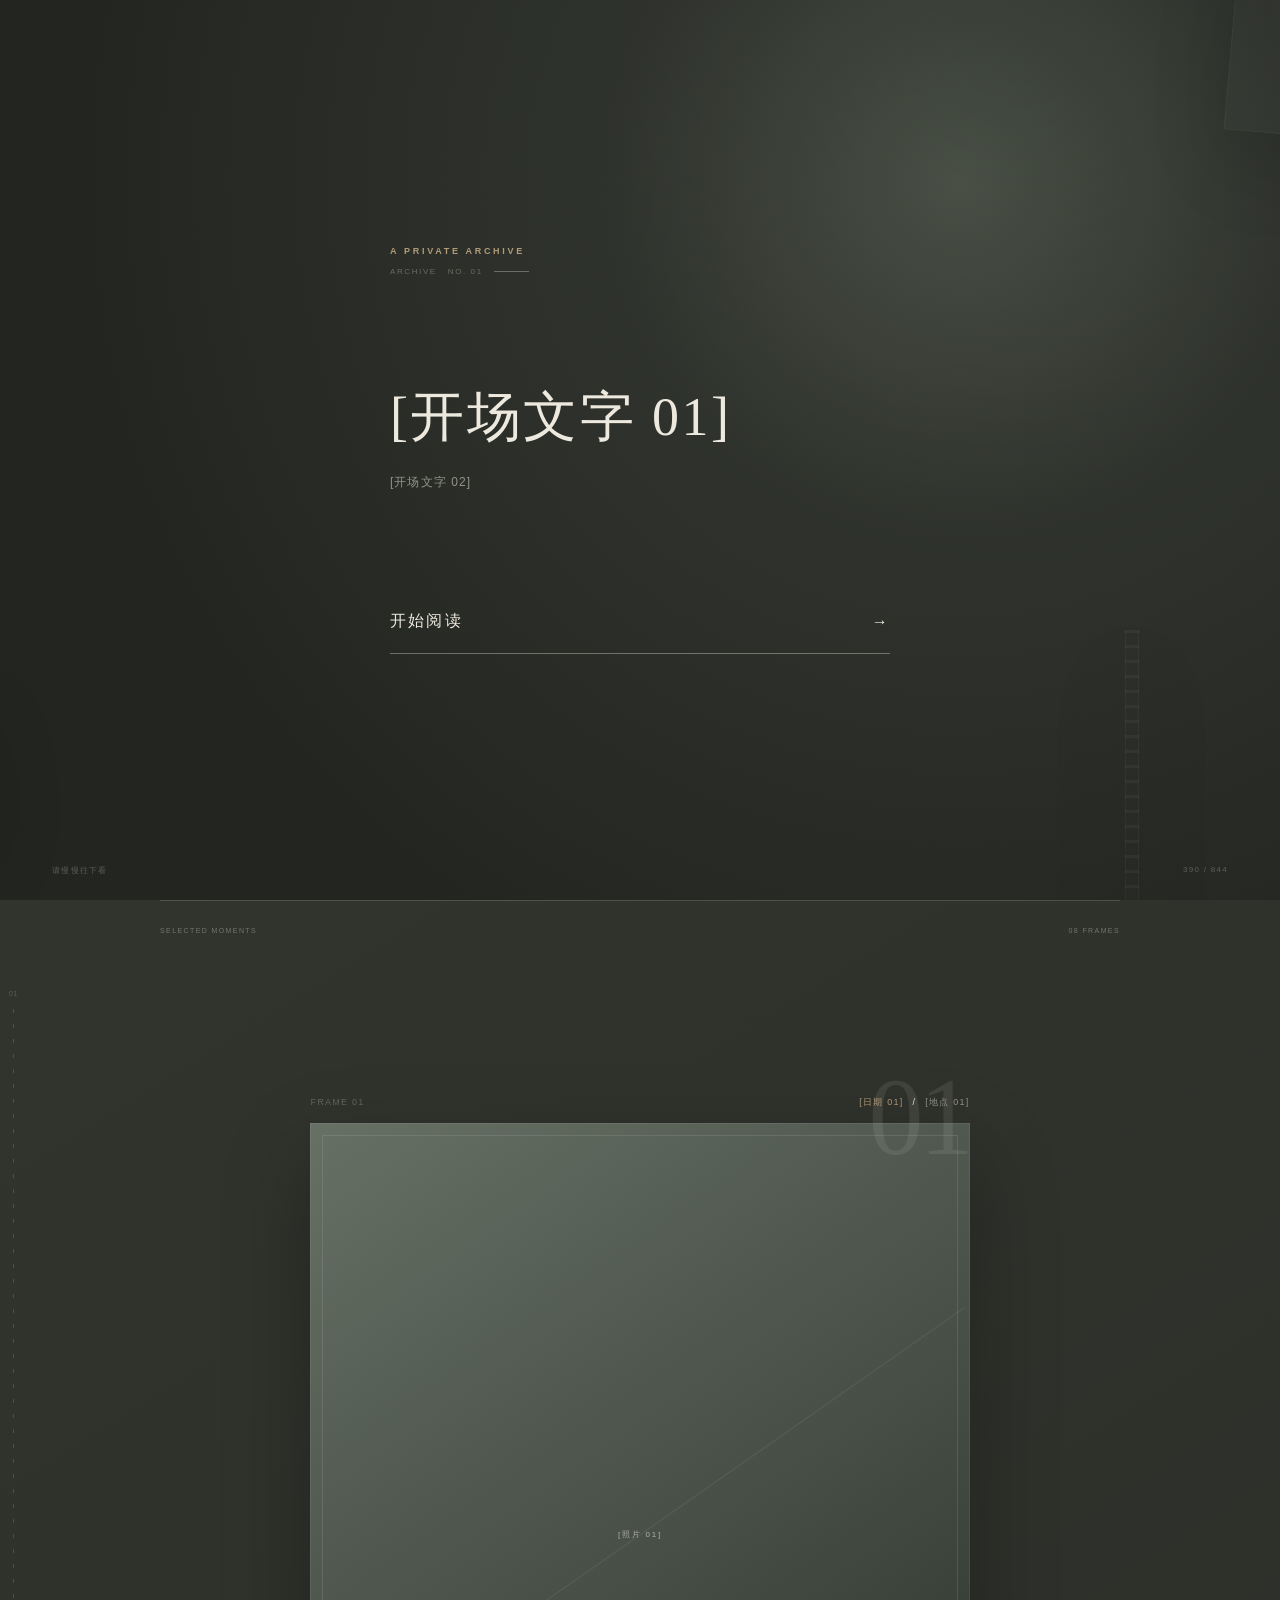
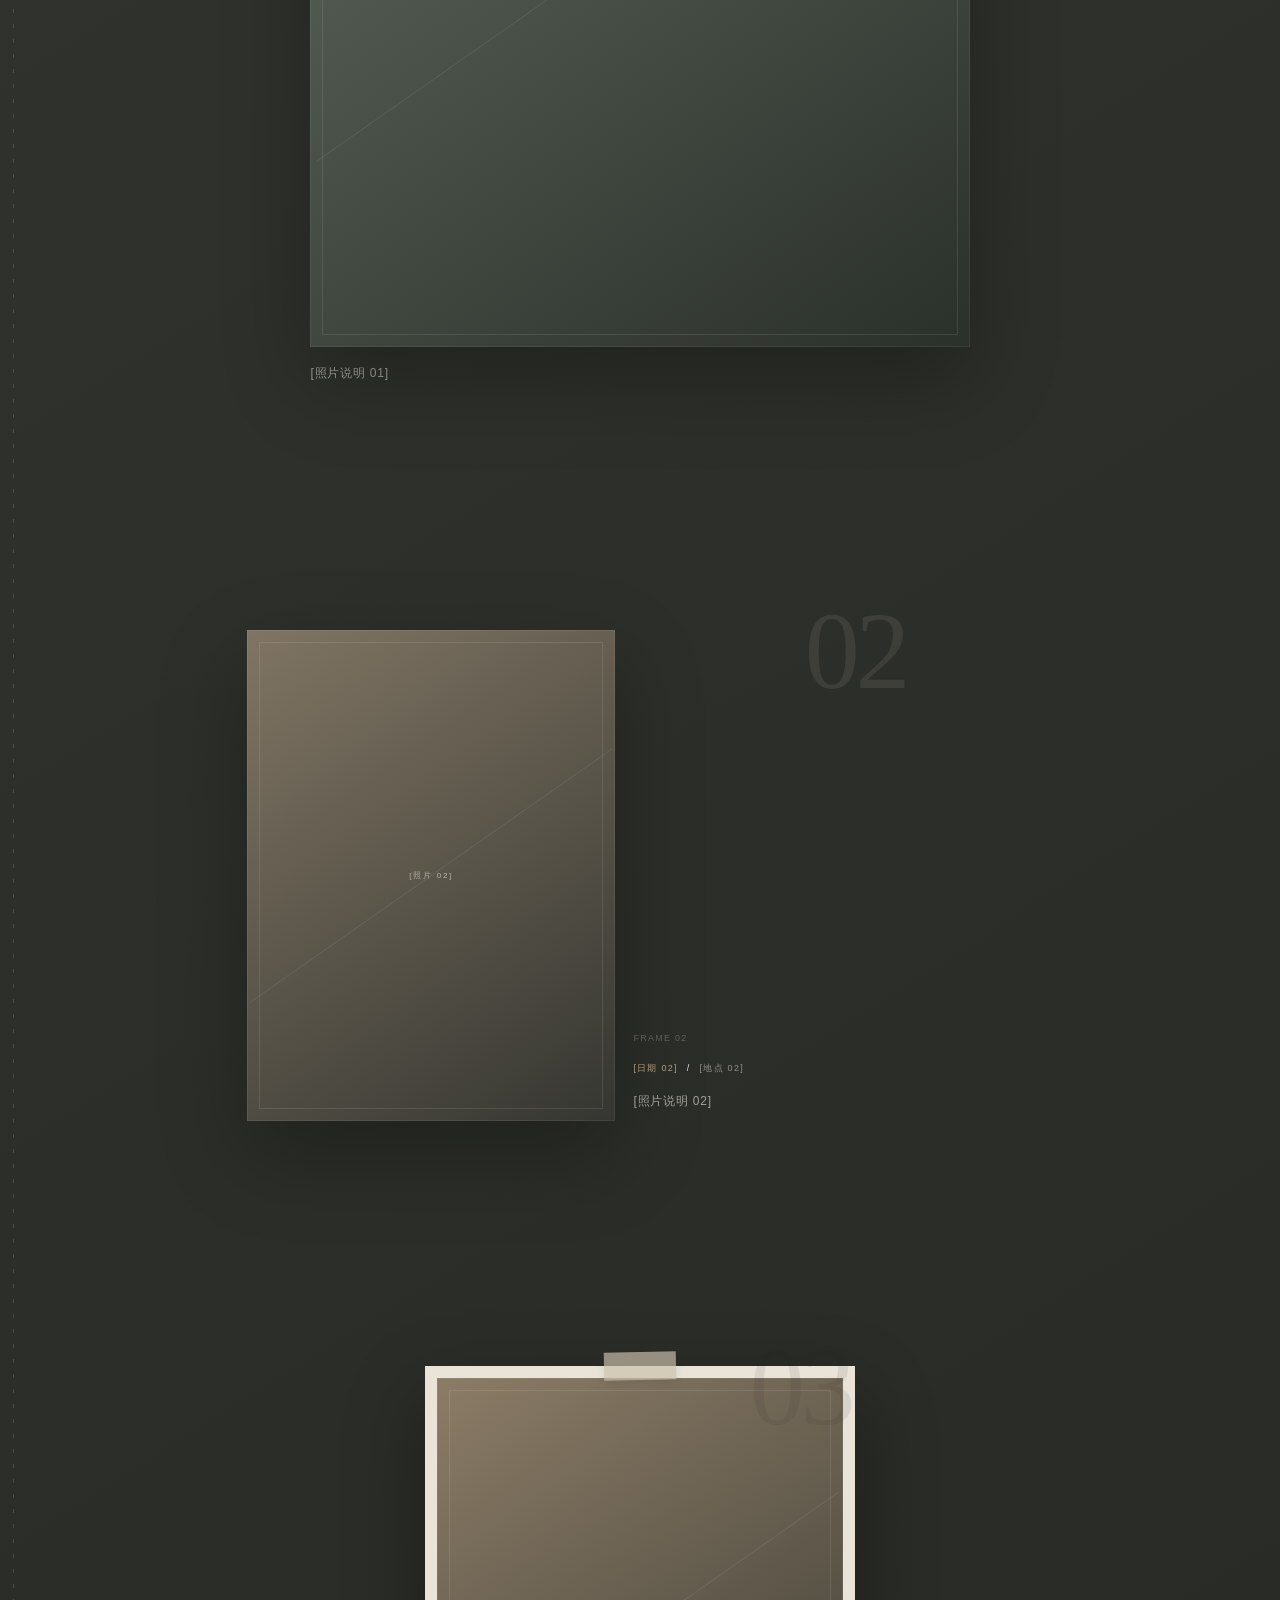
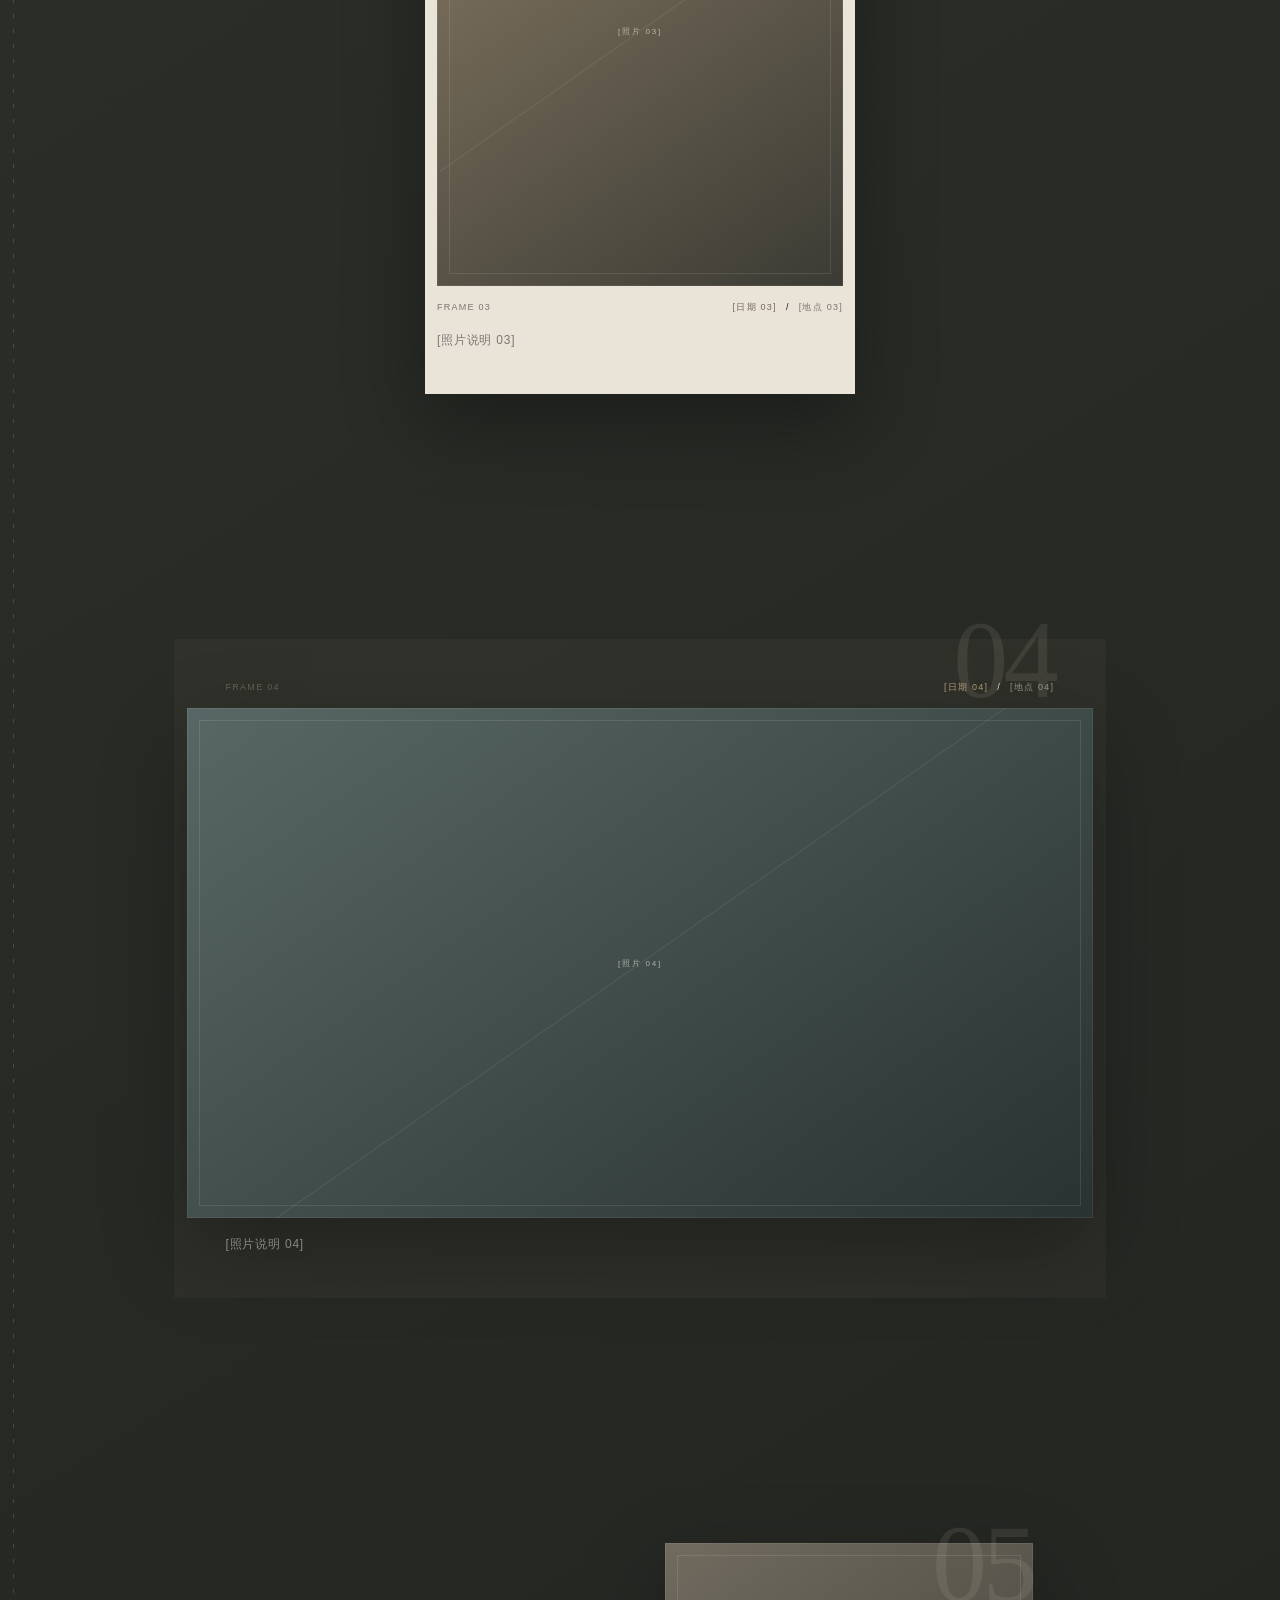
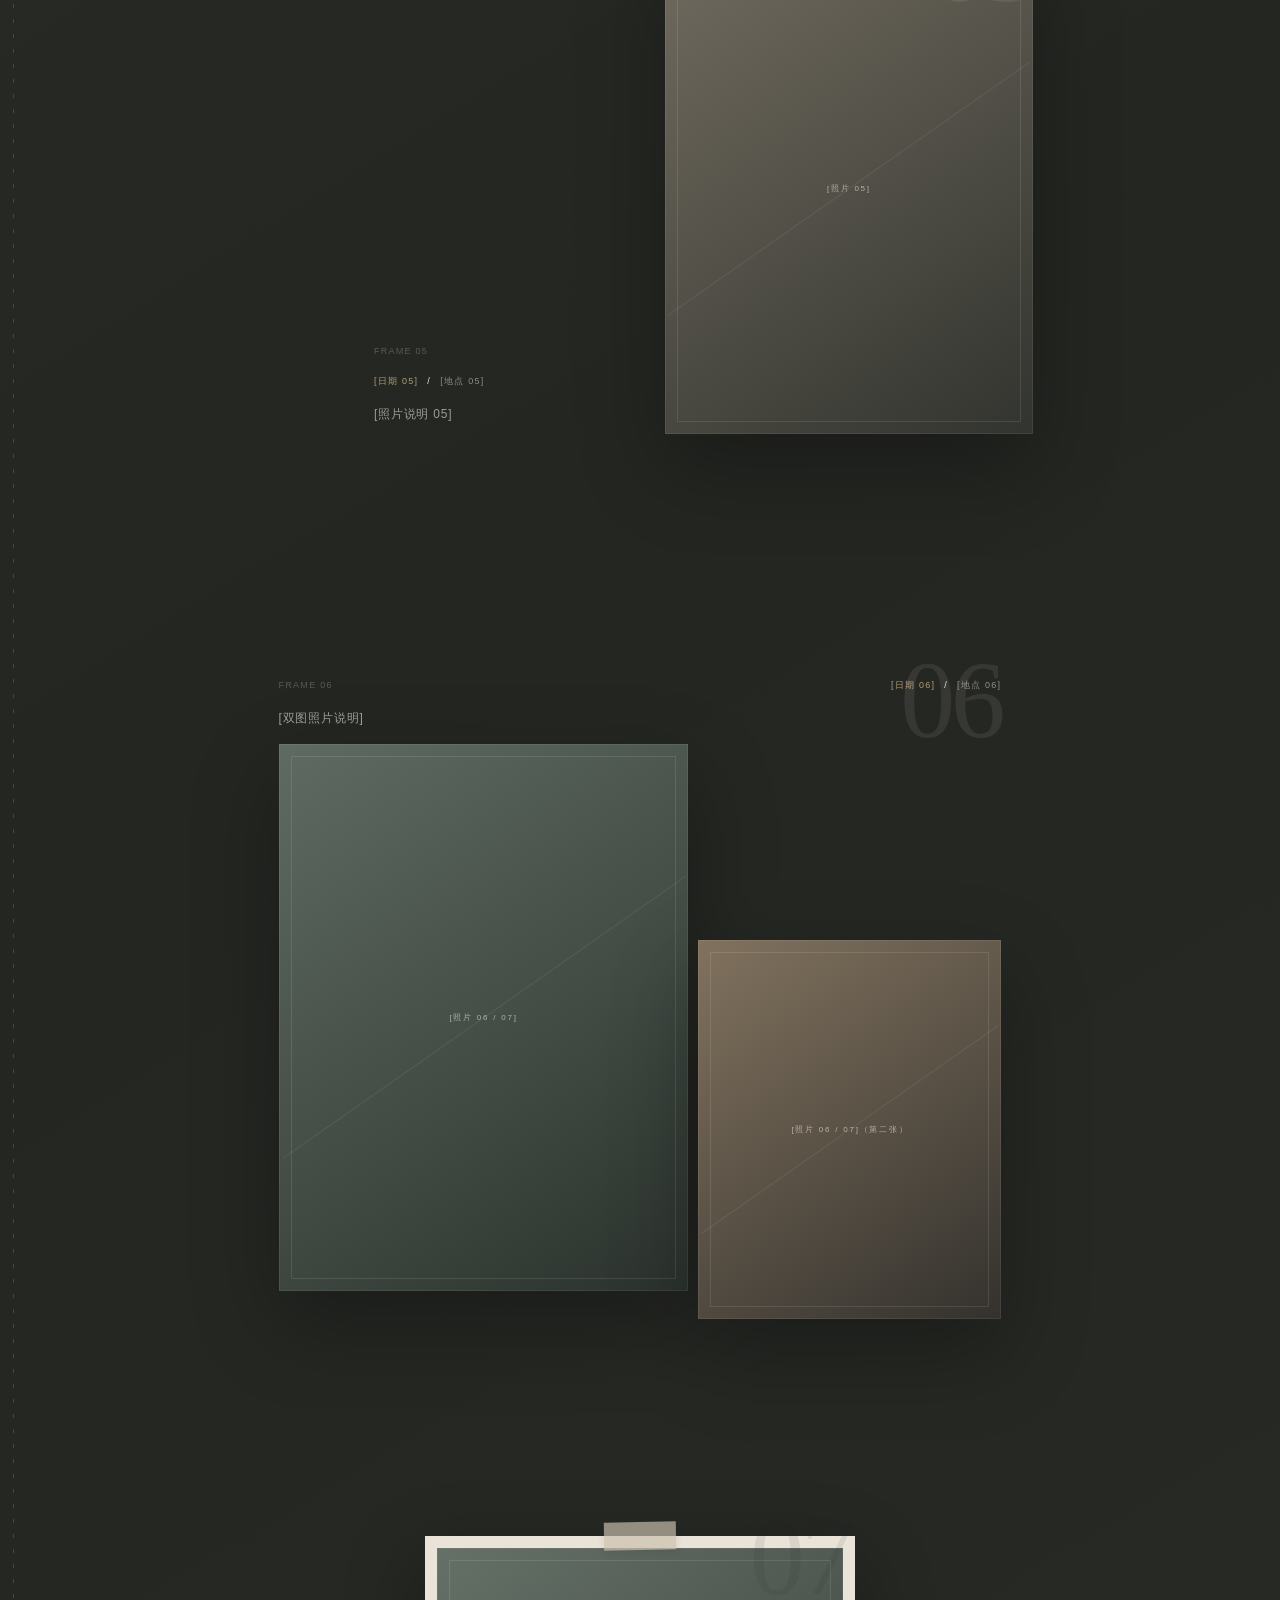
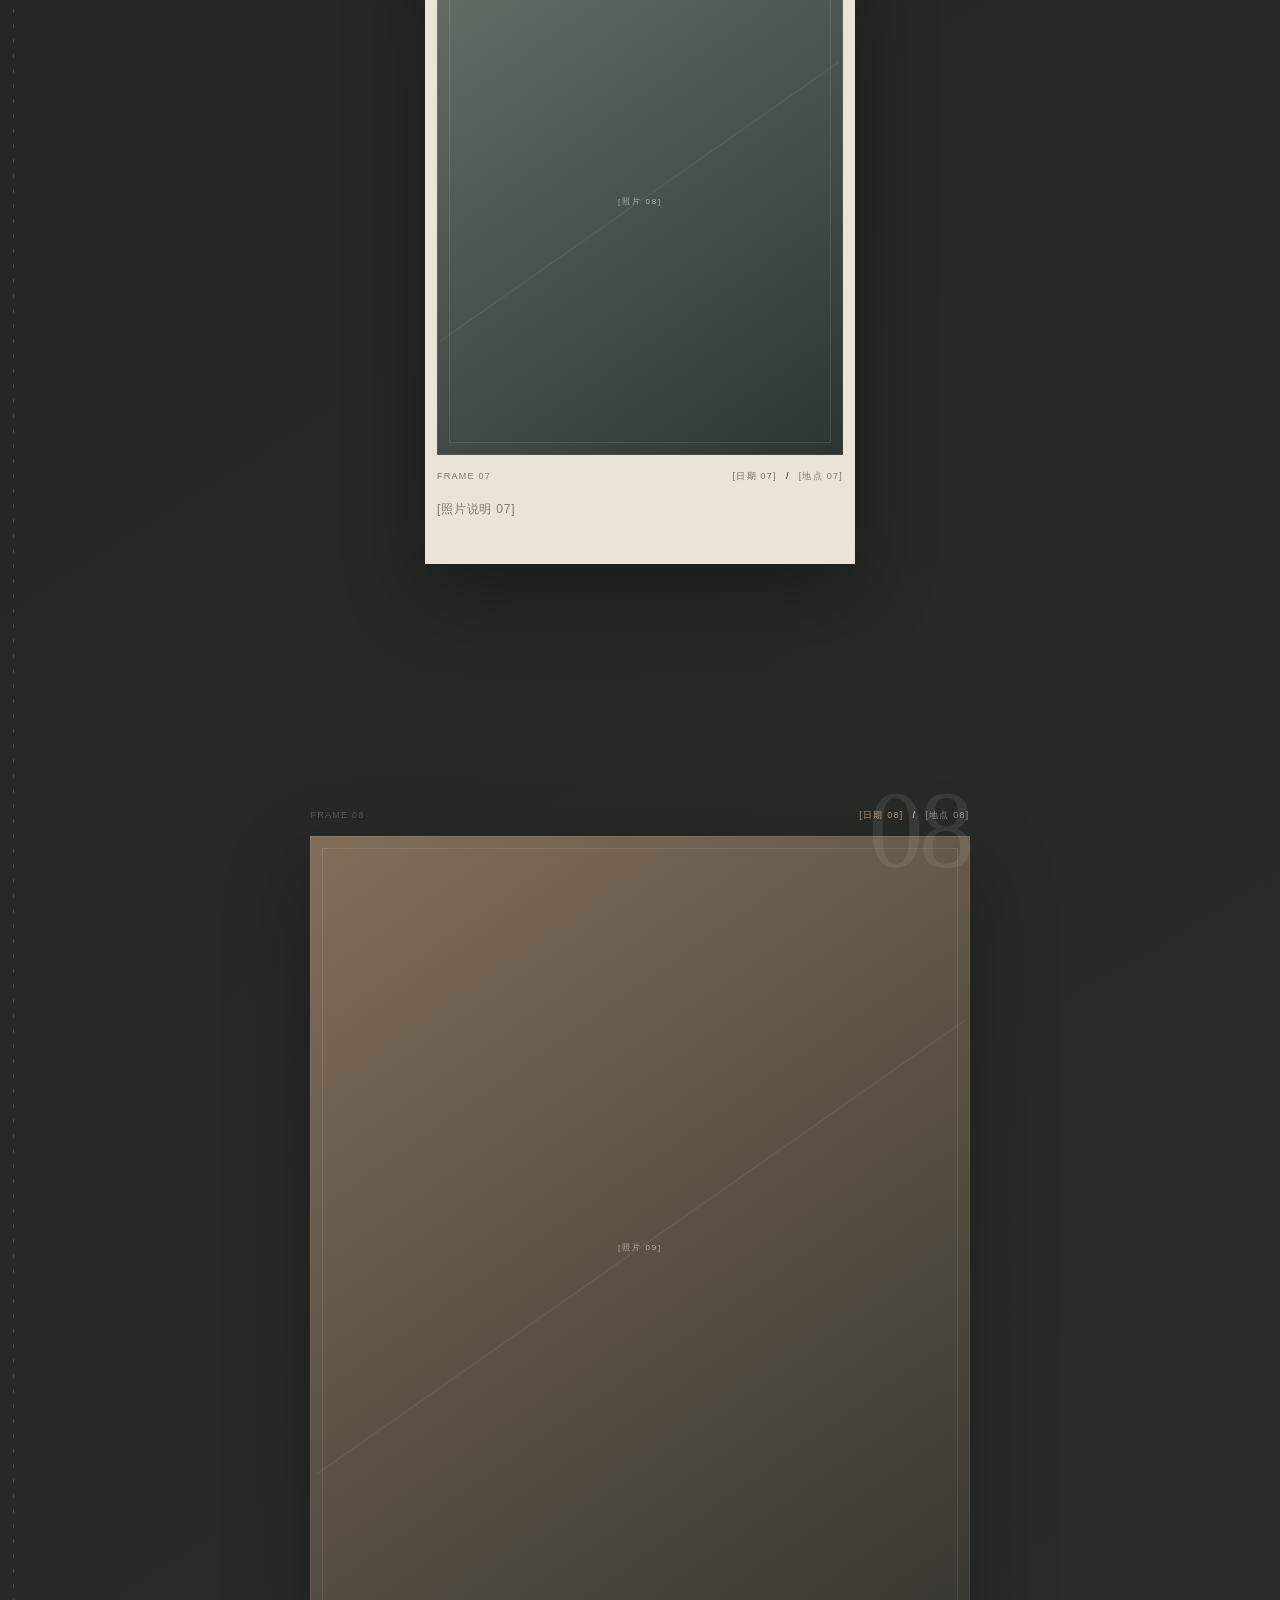
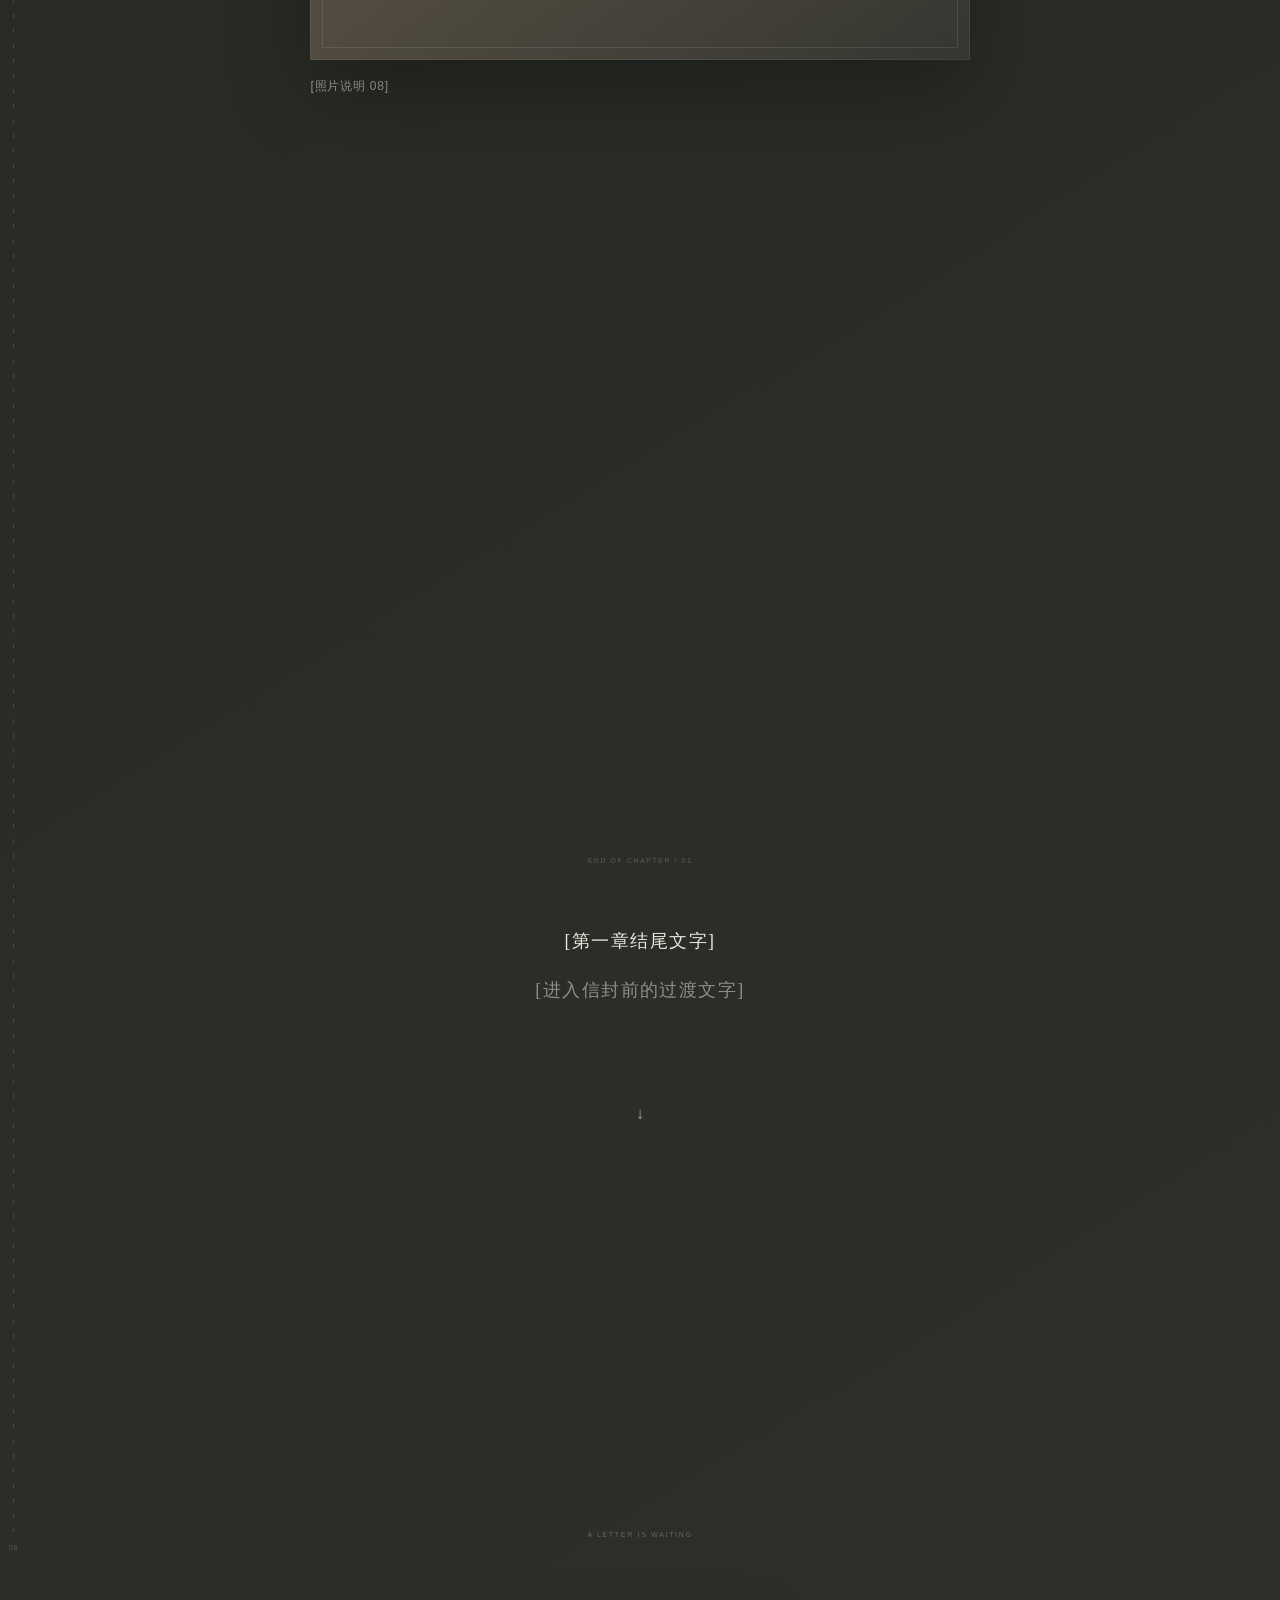
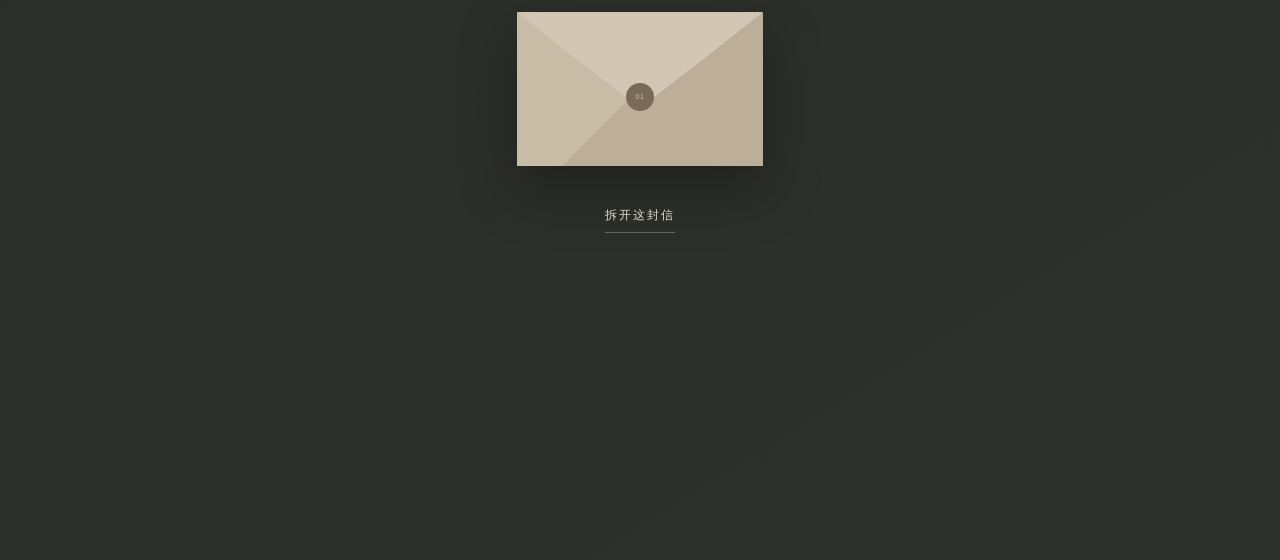
==== index.html @ 28cf44c2 "Add files via upload" ====
<!doctype html>
<html lang="zh-CN">
<head>
  <meta charset="UTF-8">
  <meta name="viewport" content="width=device-width, initial-scale=1, viewport-fit=cover">
  <meta name="robots" content="noindex,nofollow">
  <meta name="referrer" content="no-referrer">
  <meta name="theme-color" content="#101518">
  <meta name="description" content="一封由两章组成的私人礼物。">
  <title>For Her · 写给你</title>
  <link rel="stylesheet" href="./style.css">
</head>
<body class="is-loading">
  <noscript><p class="noscript-message">这个页面需要启用 JavaScript，才能完成拆信与日期验证。</p></noscript>

  <div class="page-loader" id="pageLoader" aria-label="页面加载中"><i></i></div>

  <button class="music-control" id="musicControl" type="button" aria-label="播放背景音乐" aria-pressed="false">
    <span aria-hidden="true" id="musicIcon">♪</span>
  </button>

  <header class="intro" id="intro" aria-labelledby="introTitle">
    <div class="texture texture--dark" aria-hidden="true"></div>
    <div class="intro__frames" aria-hidden="true">
      <i></i><i></i><i></i>
    </div>
    <div class="intro__content">
      <p class="intro__eyebrow" id="openingEyebrow"></p>
      <p class="intro__folio">ARCHIVE <span>NO. 01</span></p>
      <h1 id="introTitle"></h1>
      <p class="intro__line" id="openingSubtitle"></p>
      <button class="line-button intro__button" id="startButton" type="button">
        <span id="startButtonText"></span><span aria-hidden="true">→</span>
      </button>
    </div>
    <div class="intro__footer">
      <span id="openingHint"></span><span>390 / 844</span>
    </div>
  </header>

  <main id="mainContent">
    <section class="chapter chapter-one" id="chapterOne" aria-labelledby="chapterOneTitle">
      <div class="texture texture--dark texture--fixed" aria-hidden="true"></div>
      <div class="archive-rail" aria-hidden="true"><span>01</span><i></i><span>08</span></div>

      <div class="chapter-heading reveal">
        <div class="chapter-heading__topline"><span>PRIVATE TRAVEL LOG</span><span>VOL. I</span></div>
        <p class="chapter-kicker">CHAPTER ONE <span>01</span></p>
        <h2 id="chapterOneTitle"></h2>
        <p class="chapter-deck" id="chapterOneIntro"></p>
        <div class="chapter-heading__coordinates" aria-hidden="true">N 00°00′ &nbsp; E 000°00′</div>
        <div class="scroll-mark" aria-hidden="true"><span></span></div>
      </div>

      <div class="timeline-heading reveal" aria-hidden="true">
        <span>SELECTED MOMENTS</span><span id="memoryCountLabel">00 FRAMES</span>
      </div>
      <div class="memory-timeline" id="memoryTimeline" aria-label="旅行与生活照片时间线"></div>

      <div class="chapter-one-ending reveal">
        <span class="ending-index" aria-hidden="true">END OF CHAPTER / 01</span>
        <p id="chapterOneEndingPrimary"></p>
        <p class="muted" id="chapterOneEndingSecondary"></p>
        <span class="down-arrow" aria-hidden="true">↓</span>
      </div>

      <div class="envelope-section reveal" id="envelopeSection">
        <p class="envelope-section__eyebrow">A LETTER IS WAITING</p>
        <button class="envelope-trigger" id="envelopeTrigger" type="button" aria-label="拆开这封信" aria-expanded="false">
          <span class="envelope" aria-hidden="true">
            <span class="envelope__paper"><i></i><i></i><i></i></span>
            <span class="envelope__back"></span>
            <span class="envelope__flap"></span>
            <span class="envelope__front"></span>
            <span class="envelope__seal">01</span>
          </span>
          <span class="envelope-label" id="envelopeLabel"></span>
        </button>
      </div>
    </section>

    <section class="chapter chapter-two" id="chapterTwo" aria-labelledby="chapterTwoTitle" aria-hidden="true">
      <div class="texture texture--paper" aria-hidden="true"></div>
      <div class="letter-page">
        <div class="paper-rule" aria-hidden="true"></div>
        <div class="chapter-heading chapter-heading--letter reveal-letter">
          <div class="chapter-heading__topline"><span>LETTER / PRIVATE</span><span>VOL. II</span></div>
          <p class="chapter-kicker">CHAPTER TWO <span>02</span></p>
          <h2 id="chapterTwoTitle"></h2>
          <p class="chapter-deck" id="chapterTwoIntro"></p>
          <button class="easter-egg-trigger" id="easterEggTrigger" type="button" aria-label="信件标记">✦</button>
        </div>

        <div class="letter-copy" id="letterCopy"></div>

        <figure class="important-photo reveal-letter">
          <button class="important-photo__media" id="importantPhotoMedia" type="button" aria-label="查看重要照片"></button>
          <figcaption id="importantPhotoCaption"></figcaption>
        </figure>

        <div class="confession-intro reveal-letter">
          <span class="confession-intro__index">ONE MORE PAGE</span>
          <p id="confessionBefore"></p>
          <button class="continue-button" id="continueButton" type="button" aria-expanded="false">
            <span id="confessionButtonText"></span><span aria-hidden="true">↓</span>
          </button>
        </div>

        <div class="confession-reveal" id="confessionReveal" aria-live="polite">
          <p class="confession-text" id="confessionFinal"></p>
          <div class="ending-scene">
            <button class="next-photo" id="nextPhotoMedia" type="button" aria-label="查看下一张照片"></button>
            <p id="endingText"></p>
            <p class="to-be-continued" id="continuedText"></p>
          </div>
        </div>
      </div>
    </section>
  </main>

  <div class="letter-stage" id="letterStage" aria-hidden="true">
    <div class="letter-stage__backdrop"></div>
    <section class="date-letter" role="dialog" aria-modal="true" aria-labelledby="dateQuestionTitle">
      <div class="date-letter__topline"><span>FOR YOU</span><span>PRIVATE · 01</span></div>
      <div class="date-form-view" id="dateFormView">
        <p class="date-letter__prelude" id="datePrelude"></p>
        <h2 id="dateQuestionTitle"></h2>
        <form id="dateForm" novalidate>
          <fieldset>
            <legend class="sr-only">选择第一次见面的日期</legend>
            <div class="date-selects">
              <label><select id="yearSelect" aria-label="年份" required></select><span>年</span></label>
              <i aria-hidden="true">·</i>
              <label><select id="monthSelect" aria-label="月份" required></select><span>月</span></label>
              <i aria-hidden="true">·</i>
              <label><select id="daySelect" aria-label="日期" required></select><span>日</span></label>
            </div>
            <p class="date-message" id="dateMessage" aria-live="polite"></p>
            <button class="date-submit" type="submit">确认这一天 <span aria-hidden="true">→</span></button>
          </fieldset>
        </form>
      </div>
      <div class="date-success" id="dateSuccess" aria-live="polite">
        <p class="date-success__value" id="dateSuccessValue"></p>
        <span class="date-success__check" aria-hidden="true">✓</span>
        <p id="dateCorrectText"></p>
        <p class="muted" id="dateTransitionText"></p>
        <button class="date-success__continue" id="enterChapterTwoButton" type="button"></button>
      </div>
    </section>
  </div>

  <div class="lightbox" id="lightbox" role="dialog" aria-modal="true" aria-label="照片查看" aria-hidden="true">
    <button class="lightbox__close" id="lightboxClose" type="button" aria-label="关闭大图">×</button>
    <div class="lightbox__stage" id="lightboxStage"></div>
    <p class="lightbox__caption" id="lightboxCaption"></p>
  </div>

  <div class="easter-egg" id="easterEgg" role="status" aria-live="polite"></div>

  <script src="./content.js"></script>
  <script src="./script.js"></script>
</body>
</html>
---- style.css ----
:root {
  color-scheme: dark;
  --bg-dark: #252724;
  --bg-dark-soft: #343730;
  --bg-dark-raised: #3c4038;
  --bg-paper: #f3ede2;
  --bg-paper-deep: #ddd3c3;
  --text-primary: #eee9df;
  --text-muted: rgba(238, 233, 223, .58);
  --text-ink: #1b1d1d;
  --text-ink-muted: rgba(27, 29, 29, .53);
  --accent: #b29b78;
  --accent-dark: #756852;
  --line-dark: rgba(240, 235, 226, .16);
  --line-light: rgba(27, 29, 29, .16);
  --shadow-dark: 0 32px 80px rgba(0, 0, 0, .28);
  --sans: -apple-system, BlinkMacSystemFont, "PingFang SC", "Hiragino Sans GB", "Microsoft YaHei", sans-serif;
  --serif: Iowan Old Style, Baskerville, "Times New Roman", "Songti SC", STSong, serif;
  --page-pad: clamp(22px, 7vw, 38px);
  --ease: cubic-bezier(.22, .8, .25, 1);
}

* { box-sizing: border-box; }
html { scroll-behavior: smooth; background: var(--bg-dark); }
body {
  margin: 0;
  min-width: 320px;
  overflow-x: hidden;
  color: var(--text-primary);
  background: var(--bg-dark);
  font-family: var(--sans);
  text-rendering: optimizeLegibility;
  transition: background-color 1.2s var(--ease), color 1.2s var(--ease);
}
body.lightbox-open { overflow: hidden; }
button, select, input, textarea { font: inherit; }
button { color: inherit; }
button:focus-visible, select:focus-visible, input:focus-visible, textarea:focus-visible {
  outline: 1px solid currentColor;
  outline-offset: 5px;
}
.sr-only { position: absolute; width: 1px; height: 1px; padding: 0; margin: -1px; overflow: hidden; clip: rect(0, 0, 0, 0); white-space: nowrap; border: 0; }
.muted { opacity: .52; }
.noscript-message { position: fixed; inset: 0; z-index: 200; display: grid; place-items: center; margin: 0; padding: 30px; background: var(--bg-dark); text-align: center; }

.texture { position: absolute; inset: 0; pointer-events: none; overflow: hidden; }
.texture::before, .texture::after {
  content: "";
  position: absolute;
  inset: -30%;
  background-image:
    radial-gradient(circle at 17% 31%, rgba(255, 255, 255, .2) 0 .45px, transparent .7px),
    radial-gradient(circle at 73% 67%, rgba(255, 255, 255, .13) 0 .4px, transparent .7px);
  background-size: 8px 11px, 13px 17px;
  opacity: .16;
  transform: rotate(2deg);
  mix-blend-mode: soft-light;
}
.texture::after { background: radial-gradient(circle at 68% 20%, rgba(85, 105, 116, .22), transparent 36%); opacity: .8; }
.texture--fixed { position: fixed; }
.texture--paper::before { opacity: .045; mix-blend-mode: multiply; }
.texture--paper::after { background: linear-gradient(90deg, rgba(106, 91, 66, .035), transparent 20%, transparent 80%, rgba(106, 91, 66, .03)); opacity: 1; }

.page-loader {
  position: fixed;
  inset: 0;
  z-index: 150;
  display: grid;
  place-items: center;
  background: var(--bg-dark);
  transition: opacity .5s ease, visibility .5s;
}
.page-loader i { width: 5px; height: 5px; border-radius: 50%; background: var(--accent); animation: loaderPulse 1.1s ease-in-out infinite; }
.is-ready .page-loader { opacity: 0; visibility: hidden; }
@keyframes loaderPulse { 50% { transform: scale(1.8); opacity: .35; } }

.intro {
  position: fixed;
  inset: 0;
  z-index: 50;
  display: grid;
  place-items: center;
  min-height: 100svh;
  padding: max(28px, env(safe-area-inset-top)) var(--page-pad) max(28px, env(safe-area-inset-bottom));
  overflow: hidden;
  background: radial-gradient(circle at 75% 20%, #4b5045 0, #30332d 29%, #232521 74%);
  transition: opacity 1s var(--ease), visibility 1s;
}
.intro__frames { position: absolute; inset: 0; overflow: hidden; opacity: .5; }
.intro__frames i { position: absolute; display: block; border: 1px solid rgba(238, 232, 222, .08); background: rgba(255, 255, 255, .018); box-shadow: var(--shadow-dark); }
.intro__frames i:nth-child(1) { width: 32vw; height: 42vw; max-width: 150px; max-height: 200px; top: -5vw; right: -8vw; transform: rotate(5deg); }
.intro__frames i:nth-child(2) { width: 22vw; height: 32vw; max-width: 100px; max-height: 145px; bottom: 7vh; left: -9vw; transform: rotate(-4deg); }
.intro__frames i:nth-child(3) { width: 14px; height: 42vh; right: 11vw; bottom: -12vh; border-width: 0 1px; background: repeating-linear-gradient(to bottom, rgba(255,255,255,.08) 0 3px, transparent 3px 15px); }
.intro__content { position: relative; z-index: 1; width: min(100%, 500px); }
.intro__eyebrow { margin: 0 0 11px; color: var(--accent); font-size: 9px; font-weight: 600; letter-spacing: .3em; }
.intro__folio { display: flex; gap: 11px; align-items: center; margin: 0 0 clamp(58px, 12vh, 110px); color: rgba(240, 235, 226, .32); font-size: 8px; letter-spacing: .2em; }
.intro__folio::after { content: ""; width: 35px; height: 1px; background: currentColor; }
.intro h1 { max-width: 9em; margin: 0 0 20px; font: 400 clamp(35px, 10vw, 54px)/1.25 var(--serif); letter-spacing: .045em; animation: introFade 1.2s .1s both; }
.intro__line { margin: 0; color: rgba(240, 235, 226, .54); font-size: 12px; line-height: 1.8; letter-spacing: .09em; animation: introFade 1.2s .4s both; }
.line-button { display: flex; align-items: center; justify-content: space-between; width: 100%; min-height: 52px; padding: 0 0 11px; border: 0; border-bottom: 1px solid rgba(240, 235, 226, .36); background: transparent; cursor: pointer; letter-spacing: .14em; }
.intro__button { margin-top: clamp(65px, 12vh, 110px); animation: introFade 1.2s .7s both; }
.intro__footer { position: absolute; z-index: 1; right: var(--page-pad); bottom: max(24px, env(safe-area-inset-bottom)); left: var(--page-pad); display: flex; justify-content: space-between; color: rgba(240, 235, 226, .28); font-size: 8px; letter-spacing: .16em; text-transform: uppercase; }
.is-started .intro { opacity: 0; visibility: hidden; pointer-events: none; }
@keyframes introFade { from { opacity: 0; transform: translateY(12px); } to { opacity: 1; transform: none; } }

.music-control {
  position: fixed;
  z-index: 45;
  top: max(16px, env(safe-area-inset-top));
  right: 16px;
  display: grid;
  place-items: center;
  width: 44px;
  height: 44px;
  border: 1px solid rgba(240, 235, 226, .2);
  border-radius: 50%;
  background: rgba(34, 36, 32, .66);
  backdrop-filter: blur(10px);
  -webkit-backdrop-filter: blur(10px);
  cursor: pointer;
  opacity: 0;
  pointer-events: none;
  transition: opacity .5s, color .8s, border-color .8s, background .8s;
}
.is-started .music-control { opacity: 1; pointer-events: auto; }
.music-control.is-unavailable { opacity: .34; }
.chapter-two-active .music-control { color: var(--text-ink); border-color: rgba(27, 29, 29, .2); background: rgba(240, 235, 225, .75); }

.chapter { position: relative; }
.chapter-one { min-height: 100svh; overflow: clip; background: linear-gradient(148deg, #343730 0%, #242622 52%, #2d302b 100%); transition: opacity 1.1s var(--ease), filter 1.1s var(--ease); }
.archive-rail { position: absolute; z-index: 2; top: 110svh; bottom: 6%; left: 9px; display: flex; flex-direction: column; align-items: center; gap: 12px; color: rgba(240,235,226,.22); font-size: 7px; letter-spacing: .1em; }
.archive-rail i { flex: 1; width: 1px; background: repeating-linear-gradient(to bottom, rgba(240,235,226,.16) 0 4px, transparent 4px 15px); }
.chapter-heading { position: relative; z-index: 1; min-height: 100svh; display: flex; flex-direction: column; justify-content: center; padding: 13vh var(--page-pad) 12vh; }
.chapter-heading__topline { position: absolute; top: max(28px, env(safe-area-inset-top)); right: var(--page-pad); left: var(--page-pad); display: flex; justify-content: space-between; color: rgba(240, 235, 226, .26); font-size: 7px; letter-spacing: .2em; }
.chapter-kicker { display: flex; align-items: center; gap: 12px; margin: 0 0 28px; color: var(--accent); font-size: 9px; font-weight: 600; letter-spacing: .28em; }
.chapter-kicker::after { content: ""; width: 44px; height: 1px; background: currentColor; opacity: .45; }
.chapter-kicker span { margin-left: auto; opacity: .45; }
.chapter-heading h2 { max-width: 10em; margin: 0; font: 400 clamp(38px, 11vw, 72px)/1.25 var(--serif); letter-spacing: .045em; }
.chapter-deck { margin: 28px 0 0; color: var(--text-muted); font-size: 12px; letter-spacing: .13em; }
.chapter-heading__coordinates { margin-top: 12vh; color: rgba(240, 235, 226, .2); font-size: 7px; letter-spacing: .16em; }
.scroll-mark { position: absolute; bottom: 7vh; left: var(--page-pad); width: 1px; height: 44px; overflow: hidden; background: rgba(240, 235, 226, .12); }
.scroll-mark span { display: block; width: 1px; height: 17px; background: rgba(240, 235, 226, .68); animation: scrollMark 2.2s ease-in-out infinite; }
@keyframes scrollMark { 0% { transform: translateY(-20px); } 60%, 100% { transform: translateY(48px); } }

.timeline-heading { position: relative; z-index: 2; display: flex; justify-content: space-between; margin: 0 var(--page-pad) 18vh; padding-top: 26px; border-top: 1px solid var(--line-dark); color: rgba(240, 235, 226, .35); font-size: 7px; letter-spacing: .2em; }
.memory-timeline { position: relative; z-index: 1; padding: 0 0 18vh; }
.memory { position: relative; width: 100%; margin: 0 auto clamp(125px, 28vh, 245px); }
.memory__large-index { position: absolute; z-index: 3; top: -34px; right: var(--page-pad); color: rgba(240, 235, 226, .09); font: 400 clamp(54px, 20vw, 110px)/1 var(--serif); letter-spacing: -.04em; pointer-events: none; }
.memory__text { position: relative; z-index: 2; }
.memory__meta { display: grid; grid-template-columns: 1fr auto auto auto; gap: 9px; align-items: baseline; margin-bottom: 14px; font-size: 9px; letter-spacing: .14em; text-transform: uppercase; }
.memory__frame { color: rgba(240, 235, 226, .26); }
.memory__date { color: var(--accent); }
.memory__location { color: rgba(240, 235, 226, .52); }
.memory__visual { position: relative; display: block; width: 100%; padding: 0; overflow: hidden; color: inherit; border: 0; background: #3c4038; box-shadow: var(--shadow-dark); cursor: zoom-in; }
.memory__visual::after { content: ""; position: absolute; inset: 0; box-shadow: inset 0 0 0 1px rgba(255, 255, 255, .07); pointer-events: none; }
.memory__visual img { display: block; width: 100%; height: 100%; background: #2d302b; }
.photo-placeholder { position: relative; display: grid; place-items: center; width: 100%; height: 100%; min-height: 180px; overflow: hidden; color: rgba(240, 235, 226, .63); background: linear-gradient(145deg, var(--ph-a), var(--ph-b)); }
.photo-placeholder::before, .photo-placeholder::after { content: ""; position: absolute; pointer-events: none; }
.photo-placeholder::before { inset: 12px; border: 1px solid rgba(255, 255, 255, .1); }
.photo-placeholder::after { width: 120%; height: 1px; background: rgba(255, 255, 255, .08); transform: rotate(-35deg); }
.photo-placeholder > span { position: relative; z-index: 1; font-size: 8px; font-weight: 500; letter-spacing: .22em; }
.memory__caption { margin: 16px 0 0; color: rgba(240, 235, 226, .6); font-size: 12px; line-height: 1.8; letter-spacing: .065em; }

.memory--large, .memory--cinematic { display: flex; flex-direction: column; padding: 0 var(--page-pad); }
.memory--large .memory__text, .memory--cinematic .memory__text { display: contents; }
.memory--large .memory__meta, .memory--cinematic .memory__meta { order: 1; }
.memory--large .memory__visual, .memory--cinematic .memory__visual { order: 2; }
.memory--large .memory__caption, .memory--cinematic .memory__caption { order: 3; }
.memory--large .memory__visual { aspect-ratio: 4 / 5; }
.memory--cinematic { padding: 42px 13px; background: rgba(178, 155, 120, .055); }
.memory--cinematic .memory__visual { aspect-ratio: 16 / 9; }
.memory--cinematic .memory__meta, .memory--cinematic .memory__caption { margin-right: calc(var(--page-pad) - 13px); margin-left: calc(var(--page-pad) - 13px); }

.memory--left, .memory--right { display: grid; grid-template-columns: 1.15fr .85fr; align-items: end; gap: 18px; padding: 0 var(--page-pad); }
.memory--left .memory__visual, .memory--right .memory__visual { aspect-ratio: 3 / 4; }
.memory--left .memory__text { grid-column: 2; grid-row: 1; padding-bottom: 9px; }
.memory--left .memory__visual { grid-column: 1; grid-row: 1; }
.memory--right { grid-template-columns: .85fr 1.15fr; }
.memory--right .memory__text { grid-column: 1; grid-row: 1; padding-bottom: 9px; }
.memory--right .memory__visual { grid-column: 2; grid-row: 1; }
.memory--left .memory__meta, .memory--right .memory__meta { display: flex; flex-wrap: wrap; }
.memory--left .memory__frame, .memory--right .memory__frame { width: 100%; margin-bottom: 10px; }

.memory--polaroid { width: min(78%, 420px); padding: 12px 12px 43px; color: var(--text-ink); background: #e9e3d8; transform: rotate(var(--tilt, -1deg)); box-shadow: 0 30px 75px rgba(0, 0, 0, .32); }
.memory--polaroid::before { content: ""; position: absolute; z-index: 4; top: -14px; left: 50%; width: 72px; height: 28px; background: rgba(202, 192, 174, .68); transform: translateX(-50%) rotate(-1deg); box-shadow: 0 2px 8px rgba(0,0,0,.08); }
.memory--polaroid .memory__large-index { right: 4px; color: rgba(27, 29, 29, .08); }
.memory--polaroid .memory__visual { aspect-ratio: 4 / 5; box-shadow: none; }
.memory--polaroid .memory__text { margin-top: 15px; }
.memory--polaroid .memory__meta { color: var(--text-ink); }
.memory--polaroid .memory__frame, .memory--polaroid .memory__location, .memory--polaroid .memory__caption { color: rgba(27, 29, 29, .54); }
.memory--polaroid .memory__date { color: var(--accent-dark); }

.memory--double { display: grid; grid-template-columns: 1.15fr .85fr; gap: 10px; padding: 0 var(--page-pad); align-items: end; }
.memory--double .memory__text { grid-column: 1 / -1; margin-bottom: 4px; }
.memory--double .memory__visual { aspect-ratio: 3 / 4; }
.memory--double .memory__visual--secondary { aspect-ratio: 4 / 5; transform: translateY(28px); }

.reveal, .reveal-letter { opacity: 0; filter: blur(3px); transform: translateY(30px) scale(.985); transition: opacity .95s var(--ease), transform .95s var(--ease), filter .95s var(--ease); }
.reveal.is-visible, .reveal-letter.is-visible { opacity: 1; filter: none; transform: none; }

.chapter-one-ending { position: relative; z-index: 1; min-height: 92svh; display: flex; flex-direction: column; align-items: center; justify-content: center; padding: 24vh var(--page-pad) 8vh; text-align: center; }
.ending-index { margin-bottom: 60px; color: rgba(240, 235, 226, .25); font-size: 7px; letter-spacing: .22em; }
.chapter-one-ending p { margin: 0 0 15px; font: 400 18px/1.9 var(--serif); letter-spacing: .08em; }
.down-arrow { margin-top: 82px; color: var(--accent); font-size: 17px; }
.envelope-section { position: relative; z-index: 2; min-height: 92svh; display: flex; flex-direction: column; align-items: center; justify-content: center; padding: 8vh var(--page-pad) 20vh; }
.envelope-section__eyebrow { margin: 0 0 54px; color: rgba(240, 235, 226, .3); font-size: 7px; letter-spacing: .24em; }
.envelope-trigger { width: min(100%, 310px); min-height: 230px; padding: 20px 12px; border: 0; background: transparent; cursor: pointer; }
.envelope { position: relative; display: block; width: 246px; height: 154px; margin: 0 auto 39px; filter: drop-shadow(0 22px 28px rgba(0, 0, 0, .29)); transition: transform .8s var(--ease); perspective: 800px; }
.envelope__back { position: absolute; inset: 0; border-radius: 3px; background: #b9ae9a; }
.envelope__paper { position: absolute; z-index: 1; left: 18px; bottom: 14px; width: calc(100% - 36px); height: 120px; padding: 28px; background: #eee8dc; transition: transform .9s .42s var(--ease), height .9s .42s var(--ease); }
.envelope__paper i { display: block; width: 65%; height: 1px; margin: 0 0 10px; background: rgba(27, 29, 29, .18); }
.envelope__paper i:nth-child(2) { width: 82%; }
.envelope__paper i:nth-child(3) { width: 48%; }
.envelope__flap { position: absolute; z-index: 4; top: 0; left: 0; width: 100%; height: 100%; clip-path: polygon(0 0, 100% 0, 50% 62%); background: #d2c7b4; transform-origin: top; transition: transform .7s var(--ease), z-index 0s .35s; }
.envelope__front { position: absolute; z-index: 3; inset: 0; clip-path: polygon(0 0, 50% 62%, 100% 0, 100% 100%, 0 100%); background: linear-gradient(135deg, #c9bca7 0 50%, #bcae98 50% 100%); }
.envelope__seal { position: absolute; z-index: 5; left: 50%; top: 55%; display: grid; place-items: center; width: 28px; height: 28px; border-radius: 50%; color: rgba(240,235,226,.7); background: #796b57; font-size: 7px; letter-spacing: .08em; transform: translate(-50%, -50%); transition: opacity .2s .2s; }
.envelope-label { display: inline-block; padding-bottom: 8px; border-bottom: 1px solid rgba(240, 235, 226, .3); font-size: 12px; letter-spacing: .18em; }
.envelope-trigger:hover .envelope, .envelope-trigger:focus-visible .envelope { transform: translateY(-6px); }
.envelope-trigger.is-open .envelope { transform: translateY(-16px); }
.envelope-trigger.is-open .envelope__flap { z-index: 0; transform: rotateX(180deg); }
.envelope-trigger.is-open .envelope__paper { height: 156px; transform: translateY(-70px); }
.envelope-trigger.is-open .envelope__seal { opacity: 0; }

.letter-stage { position: fixed; z-index: 60; inset: 0; display: grid; place-items: center; padding: 18px; visibility: hidden; pointer-events: none; }
.letter-stage__backdrop { position: absolute; inset: 0; opacity: 0; background: rgba(8, 11, 12, .87); backdrop-filter: blur(6px); -webkit-backdrop-filter: blur(6px); transition: opacity .9s var(--ease); }
.date-letter { position: relative; width: min(100%, 480px); min-height: min(650px, calc(100svh - 36px)); max-height: calc(100svh - 36px); overflow: auto; padding: 24px clamp(22px, 7vw, 48px) 38px; color: var(--text-ink); background: var(--bg-paper); box-shadow: 0 32px 95px rgba(0, 0, 0, .48); opacity: 0; transform: translateY(28vh) scale(.78); transform-origin: center 80%; transition: opacity .9s var(--ease), transform 1.15s var(--ease); }
.date-letter::after { content: ""; position: absolute; inset: 12px; border: 1px solid rgba(27,29,29,.07); pointer-events: none; }
.letter-stage.is-open { visibility: visible; pointer-events: auto; }
.letter-stage.is-open .letter-stage__backdrop { opacity: 1; }
.letter-stage.is-open .date-letter { opacity: 1; transform: none; }
.date-letter__topline { position: relative; z-index: 1; display: flex; justify-content: space-between; padding-bottom: 15px; border-bottom: 1px solid var(--line-light); color: rgba(27, 29, 29, .46); font-size: 8px; letter-spacing: .2em; }
.date-form-view { position: relative; z-index: 1; padding-top: clamp(60px, 11vh, 98px); transition: opacity .6s, transform .6s; }
.date-letter__prelude { white-space: pre-line; margin: 0 0 27px; color: var(--text-ink-muted); font: 400 14px/1.9 var(--serif); letter-spacing: .05em; }
.date-letter h2 { margin: 0 0 50px; font: 400 clamp(24px, 7vw, 32px)/1.6 var(--serif); letter-spacing: .04em; }
.date-letter fieldset { padding: 0; border: 0; }
.date-selects { display: grid; grid-template-columns: minmax(72px, 1.4fr) auto minmax(56px, 1fr) auto minmax(56px, 1fr); gap: 6px; align-items: start; }
.date-selects label { display: grid; text-align: center; }
.date-selects select { width: 100%; min-height: 48px; padding: 0 4px 6px; color: var(--text-ink); border: 0; border-bottom: 1px solid rgba(27, 29, 29, .28); border-radius: 0; background: transparent; text-align: center; font: 400 clamp(19px, 5vw, 25px)/1 var(--serif); appearance: none; -webkit-appearance: none; }
.date-selects label span { margin-top: 9px; color: rgba(27, 29, 29, .42); font-size: 9px; letter-spacing: .18em; }
.date-selects > i { padding-top: 13px; color: rgba(27, 29, 29, .28); font-style: normal; }
.date-message { min-height: 47px; margin: 24px 0 0; color: #756a58; font: 400 12px/1.7 var(--serif); letter-spacing: .04em; }
.date-submit, .date-success__continue { display: flex; justify-content: space-between; align-items: center; width: 100%; min-height: 50px; padding: 0 0 10px; color: var(--text-ink); border: 0; border-bottom: 1px solid rgba(27, 29, 29, .45); background: transparent; cursor: pointer; font-size: 12px; letter-spacing: .14em; }
.date-success { position: absolute; z-index: 2; inset: 52px 26px 26px; display: flex; flex-direction: column; align-items: center; justify-content: center; text-align: center; opacity: 0; pointer-events: none; transform: translateY(16px); transition: opacity .7s, transform .7s; }
.date-success__value { margin: 0 0 28px; font: 400 clamp(22px, 7vw, 34px)/1 var(--serif); letter-spacing: .12em; }
.date-success__check { display: grid; place-items: center; width: 42px; height: 42px; margin-bottom: 31px; border: 1px solid rgba(27, 29, 29, .36); border-radius: 50%; }
.date-success p:not(.date-success__value) { margin: 7px 0; font: 400 15px/1.7 var(--serif); letter-spacing: .06em; }
.date-success__continue { justify-content: center; width: min(100%, 230px); margin-top: 34px; padding: 0 0 9px; }
.date-letter.is-success .date-form-view { opacity: 0; transform: translateY(-14px); pointer-events: none; }
.date-letter.is-success .date-success { opacity: 1; transform: none; pointer-events: auto; }

.chapter-two { max-height: 0; overflow: hidden; color: var(--text-ink); background: var(--bg-paper); opacity: 1; pointer-events: none; transition: max-height 0s 1.2s; }
.letter-page { position: relative; z-index: 1; width: min(100%, 760px); margin: 0 auto; padding: 0 var(--page-pad) max(100px, 12vh); }
.paper-rule { position: absolute; top: 0; bottom: 0; left: 14px; width: 1px; background: rgba(117, 104, 82, .12); }
.chapter-heading--letter { min-height: 100svh; padding-right: 0; padding-left: 0; }
.chapter-heading--letter .chapter-heading__topline { right: 0; left: 0; color: rgba(27, 29, 29, .26); }
.chapter-heading--letter .chapter-kicker { color: #82745f; }
.chapter-heading--letter .chapter-deck { color: var(--text-ink-muted); }
.chapter-heading--letter .chapter-kicker span { color: rgba(27, 29, 29, .5); }
.easter-egg-trigger { position: absolute; right: 0; bottom: 12vh; display: grid; place-items: center; width: 44px; height: 44px; color: #8b7b64; border: 0; background: transparent; cursor: pointer; }
.letter-copy { width: min(100%, 590px); margin: 0 auto; padding: 8vh 0 5vh; }
.letter-paragraph { position: relative; margin: 0 0 clamp(62px, 12vh, 110px); }
.letter-paragraph::before { content: ""; position: absolute; top: 8px; left: -18px; width: 5px; height: 1px; background: #8c7c66; opacity: .55; }
.letter-paragraph p { margin: 0; font: 400 clamp(16px, 4.5vw, 19px)/2.05 var(--serif); letter-spacing: .05em; white-space: pre-line; }
.letter-paragraph__index { display: block; margin-bottom: 16px; color: #8c7c66; font-size: 8px; font-weight: 500; letter-spacing: .22em; }
.important-photo { width: min(100%, 560px); margin: 16vh auto 21vh; }
.important-photo__media { position: relative; display: block; width: 100%; aspect-ratio: 4 / 5; padding: 0; overflow: hidden; color: var(--text-ink); border: 1px solid var(--line-light); background: #d9d0c1; cursor: zoom-in; }
.important-photo__media img { display: block; width: 100%; height: 100%; }
.important-photo__media .photo-placeholder { color: rgba(27,29,29,.42); }
.important-photo__media .photo-placeholder::before { border-color: rgba(255,255,255,.33); }
.important-photo figcaption { margin-top: 13px; color: var(--text-ink-muted); font-size: 9px; letter-spacing: .13em; }
.confession-intro { min-height: 82svh; display: flex; flex-direction: column; align-items: center; justify-content: center; text-align: center; }
.confession-intro__index { margin-bottom: 58px; color: rgba(27,29,29,.34); font-size: 7px; letter-spacing: .22em; }
.confession-intro p { margin: 0 0 58px; font: 400 clamp(19px, 5vw, 28px)/1.8 var(--serif); letter-spacing: .07em; white-space: pre-line; }
.continue-button { display: flex; flex-direction: column; gap: 12px; align-items: center; min-width: 120px; min-height: 64px; padding: 14px; color: var(--text-ink); border: 0; background: transparent; cursor: pointer; font-size: 11px; letter-spacing: .2em; }
.confession-reveal { max-height: 0; overflow: hidden; opacity: 0; transform: translateY(28px); transition: max-height 1.8s var(--ease), opacity 1s .25s, transform 1s .25s var(--ease); }
.confession-reveal.is-visible { max-height: 3600px; opacity: 1; transform: none; }
.confession-text { min-height: 72svh; display: grid; place-items: center; margin: 0; padding: 15vh 0; text-align: center; font: 400 clamp(28px, 8vw, 50px)/1.65 var(--serif); letter-spacing: .07em; white-space: pre-line; }
.ending-scene { min-height: 112svh; display: flex; flex-direction: column; justify-content: center; padding-top: 15vh; text-align: center; }
.next-photo { position: relative; display: grid; place-items: center; width: 100%; aspect-ratio: 4 / 5; margin-bottom: 42px; padding: 0; overflow: hidden; color: var(--text-ink); border: 1px solid rgba(27, 29, 29, .3); background: rgba(255, 255, 255, .13); cursor: zoom-in; }
.next-photo img { display: block; width: 100%; height: 100%; object-fit: cover; }
.next-photo__index { position: absolute; top: 14px; left: 14px; color: rgba(27, 29, 29, .4); font-size: 8px; letter-spacing: .18em; }
.next-photo__label { color: rgba(27, 29, 29, .46); font: 400 12px/1 var(--serif); letter-spacing: .24em; }
.ending-scene > p { margin: 0 0 40px; font: 400 15px/1.8 var(--serif); letter-spacing: .06em; white-space: pre-line; }
.to-be-continued { margin-top: 10vh !important; font: 400 12px/1 var(--sans) !important; letter-spacing: .28em !important; }

.chapter-two-active { color-scheme: light; color: var(--text-ink); background: var(--bg-paper); }
.chapter-two-active .chapter-one { opacity: .1; filter: blur(4px); }
.chapter-two-active .chapter-two { max-height: 12000px; opacity: 1; pointer-events: auto; transition: max-height 0s; }
.chapter-two-active .letter-stage { opacity: 0; visibility: hidden; pointer-events: none; transition: opacity .8s, visibility .8s; }

.lightbox { position: fixed; z-index: 100; inset: 0; display: grid; grid-template-rows: 1fr auto; place-items: center; padding: max(60px, env(safe-area-inset-top)) 18px max(24px, env(safe-area-inset-bottom)); color: var(--text-primary); background: rgba(8, 11, 13, .96); opacity: 0; visibility: hidden; pointer-events: none; transition: opacity .35s, visibility .35s; }
.lightbox.is-open { opacity: 1; visibility: visible; pointer-events: auto; }
.lightbox__close { position: absolute; top: max(12px, env(safe-area-inset-top)); right: 12px; display: grid; place-items: center; width: 48px; height: 48px; border: 0; background: transparent; cursor: pointer; font: 300 28px/1 var(--sans); }
.lightbox__stage { display: grid; place-items: center; width: 100%; height: 100%; min-height: 0; }
.lightbox__stage img { display: block; width: auto; max-width: 100%; height: auto; max-height: calc(100svh - 135px); object-fit: contain !important; }
.lightbox__stage .photo-placeholder { width: min(100%, 620px); height: min(68svh, 700px); }
.lightbox__caption { min-height: 24px; margin: 18px 0 0; color: rgba(240, 235, 226, .6); font-size: 11px; line-height: 1.6; letter-spacing: .08em; text-align: center; }

.debug-panel { position: fixed; z-index: 90; right: 10px; bottom: max(10px, env(safe-area-inset-bottom)); display: none; color: var(--text-primary); font-family: var(--sans); }
.debug-panel.is-enabled { display: block; }
.debug-panel__body { display: grid; grid-template-columns: 1fr 1fr; gap: 4px; width: min(236px, calc(100vw - 20px)); padding: 4px; border: 1px solid rgba(238,233,223,.18); border-radius: 999px; background: rgba(37,39,36,.82); box-shadow: 0 16px 46px rgba(0,0,0,.26); backdrop-filter: blur(12px); -webkit-backdrop-filter: blur(12px); }
.debug-panel__body button { min-height: 42px; padding: 0 12px; color: rgba(238,233,223,.9); border: 0; border-radius: 999px; background: rgba(238,233,223,.075); cursor: pointer; font-size: 11px; letter-spacing: .08em; text-align: center; transition: color .25s, background .25s, opacity .25s; }
.debug-panel__body button:active:not(:disabled) { background: rgba(178,155,120,.28); }
.debug-panel__body button:disabled { opacity: .32; cursor: default; }
.chapter-two-active .debug-panel { color: var(--text-ink); }
.chapter-two-active .debug-panel__body { border-color: rgba(27,29,29,.14); background: rgba(243,237,226,.88); box-shadow: 0 16px 46px rgba(55,48,39,.16); }
.chapter-two-active .debug-panel__body button { color: rgba(27,29,29,.8); background: rgba(27,29,29,.055); }
.easter-egg { position: fixed; z-index: 95; right: 20px; bottom: 76px; left: 20px; width: min(calc(100% - 40px), 420px); margin: auto; padding: 18px 22px; color: var(--text-ink); border: 1px solid var(--line-light); background: var(--bg-paper); box-shadow: 0 20px 60px rgba(0,0,0,.25); text-align: center; opacity: 0; visibility: hidden; transform: translateY(10px); transition: .35s; }
.easter-egg.is-visible { opacity: 1; visibility: visible; transform: none; }

@media (min-width: 700px) {
  :root { --page-pad: 52px; }
  .chapter-heading { width: min(100%, 960px); margin: 0 auto; }
  .memory-timeline { width: min(100%, 1060px); margin: 0 auto; }
  .timeline-heading { width: min(calc(100% - 104px), 960px); margin-right: auto; margin-left: auto; }
  .memory--large { width: 72%; }
  .memory--left, .memory--right { width: 72%; }
  .memory--left { margin-left: 8%; }
  .memory--right { margin-right: 8%; }
  .memory--polaroid { width: 430px; }
  .memory--double { width: 78%; }
  .memory--cinematic { width: 88%; }
  .paper-rule { left: 18px; }
  .important-photo { width: 74%; }
  .next-photo { width: 74%; margin-right: auto; margin-left: auto; }
}

@media (max-width: 374px) {
  :root { --page-pad: 20px; }
  .memory--left, .memory--right { grid-template-columns: 1.08fr .92fr; gap: 13px; }
  .memory--right { grid-template-columns: .92fr 1.08fr; }
  .memory__meta { gap: 6px; font-size: 8px; }
  .date-letter { padding-right: 18px; padding-left: 18px; }
}

@media (prefers-reduced-motion: reduce) {
  html { scroll-behavior: auto; }
  *, *::before, *::after { animation-duration: .01ms !important; animation-iteration-count: 1 !important; transition-duration: .01ms !important; transition-delay: 0s !important; }
  .reveal, .reveal-letter { opacity: 1; filter: none; transform: none; }
}
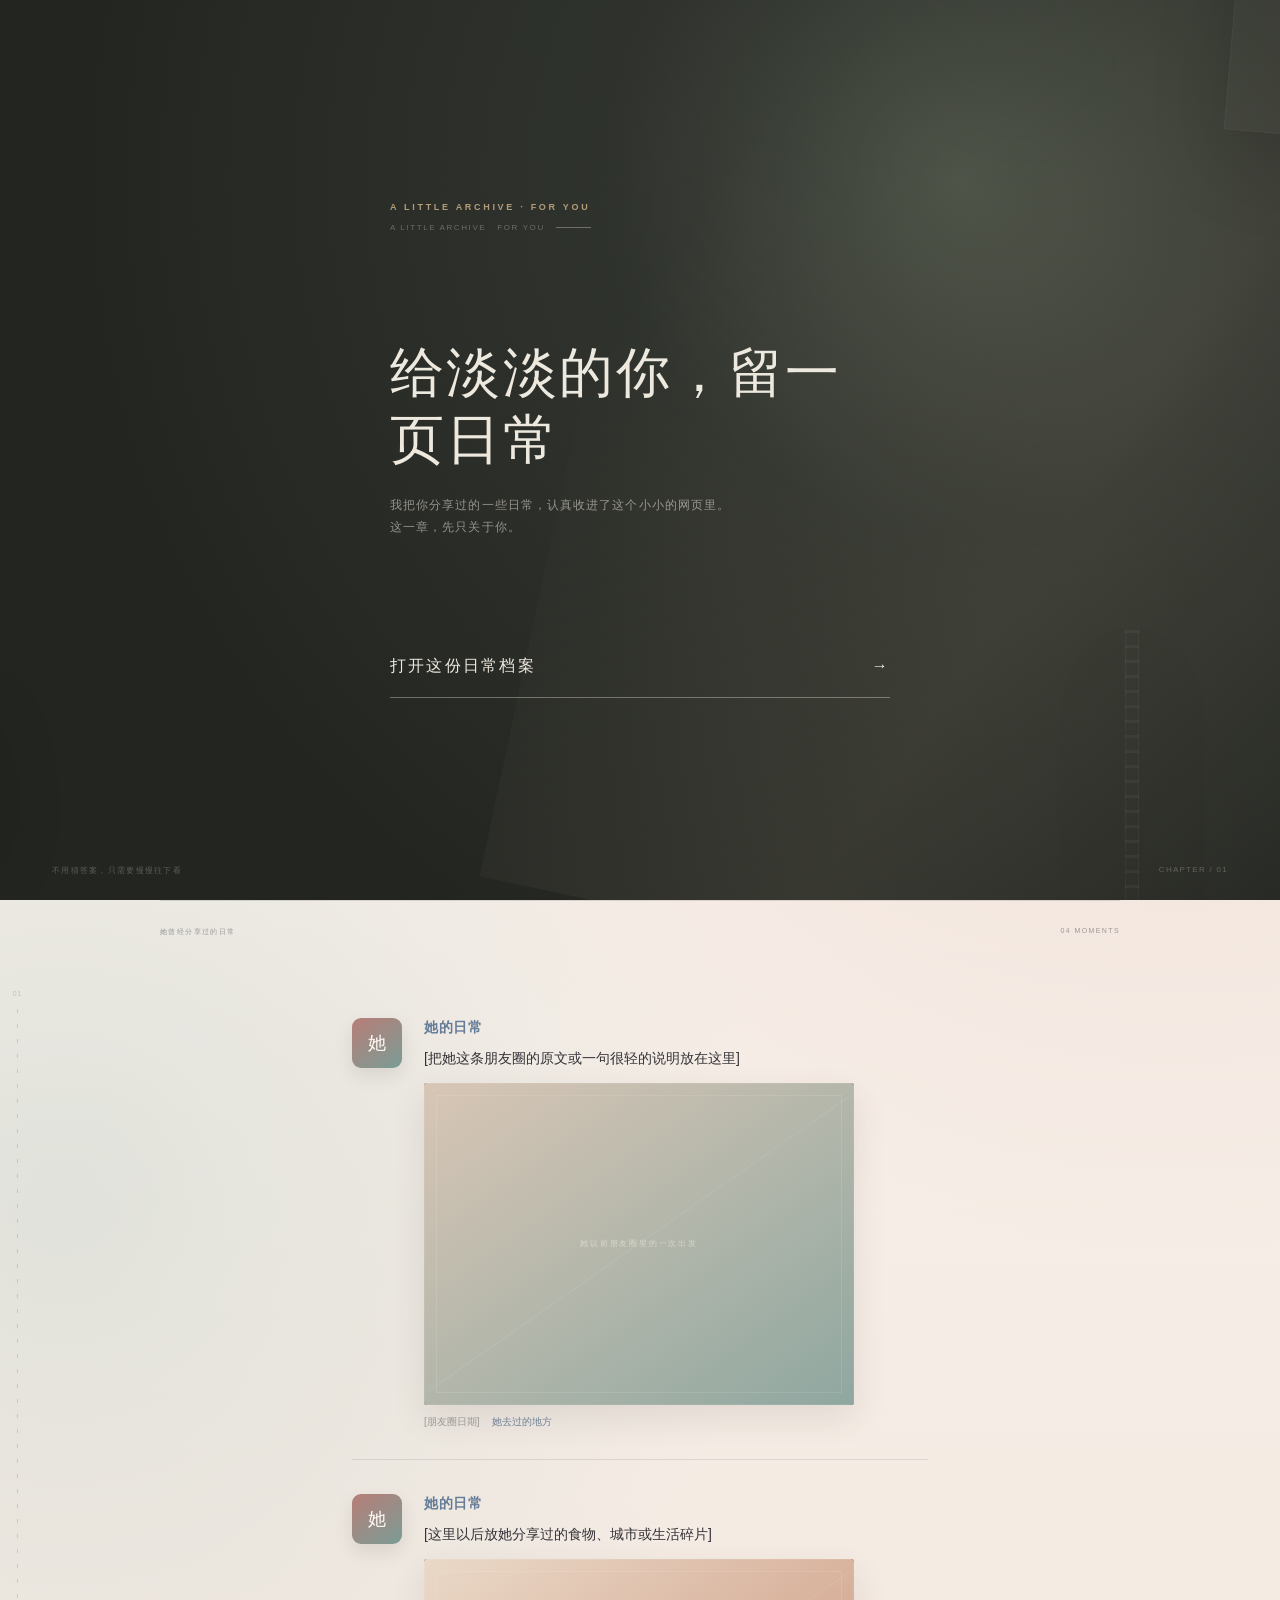
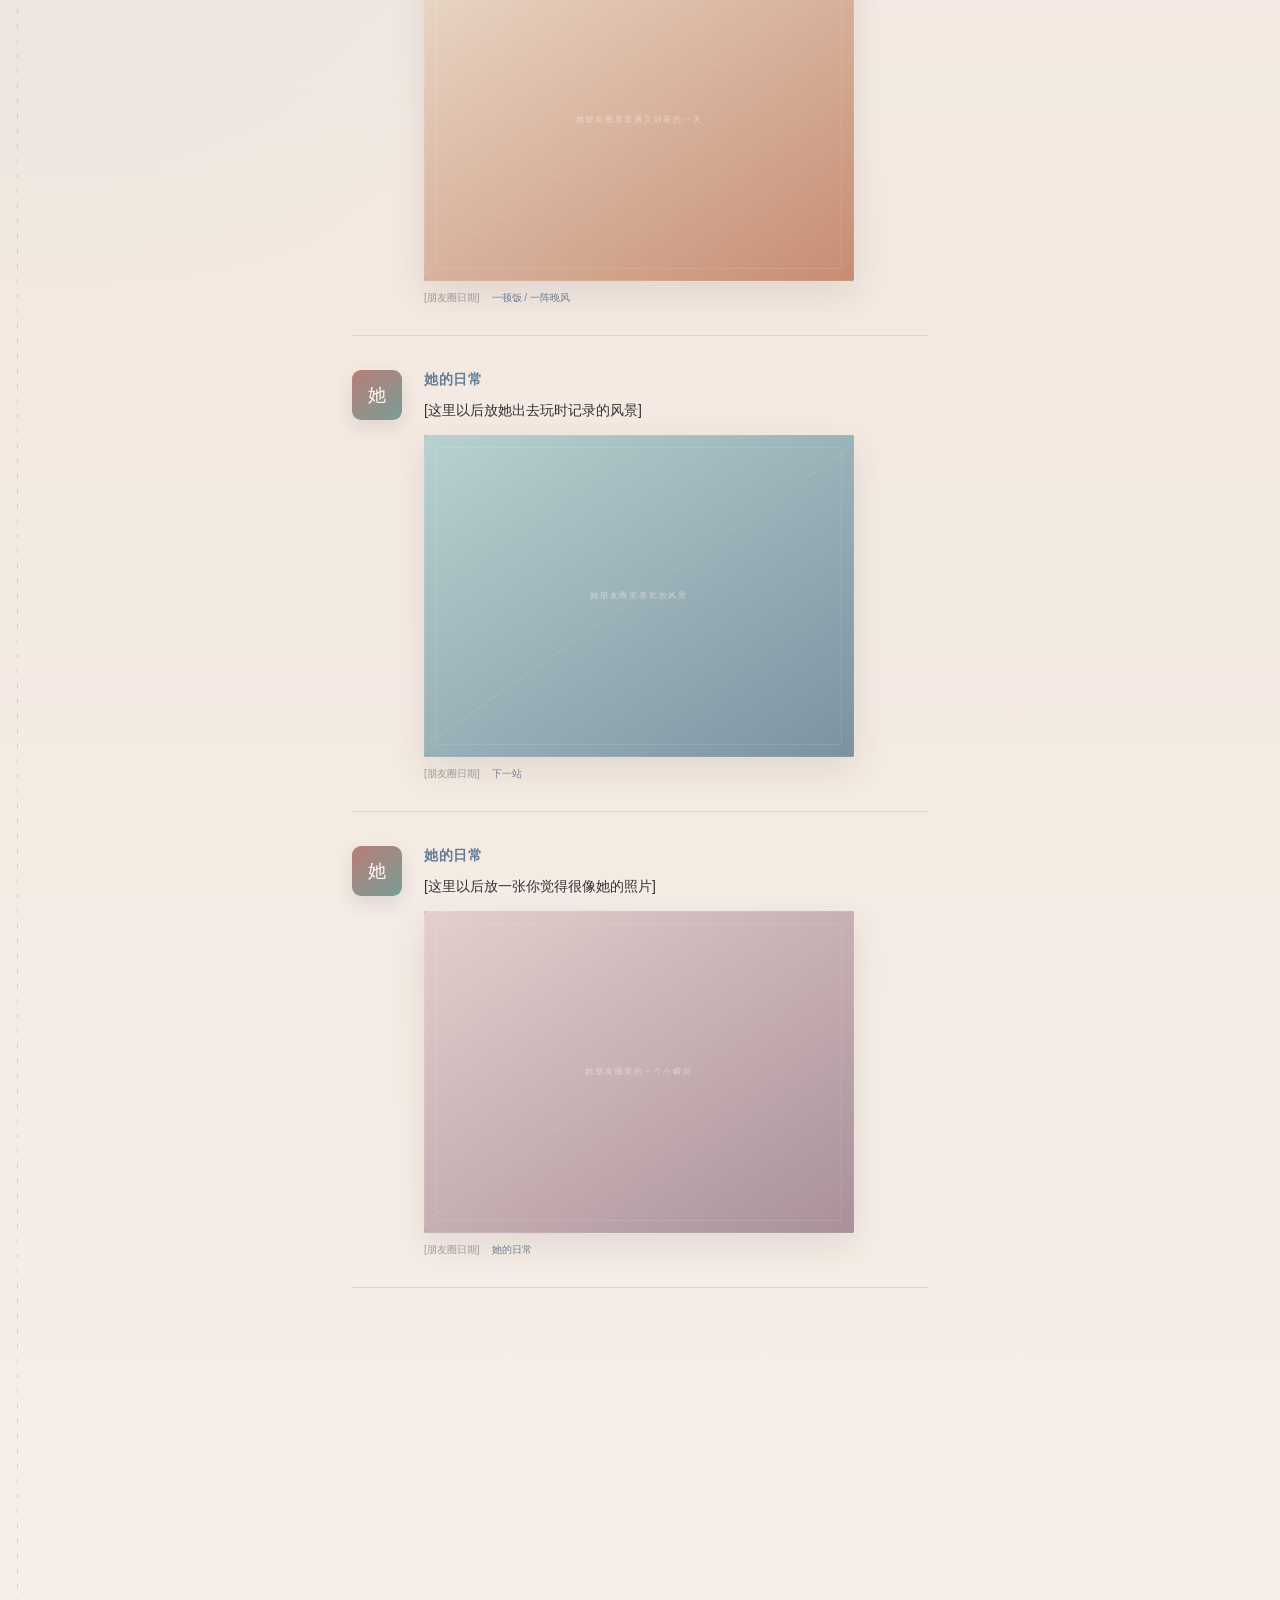
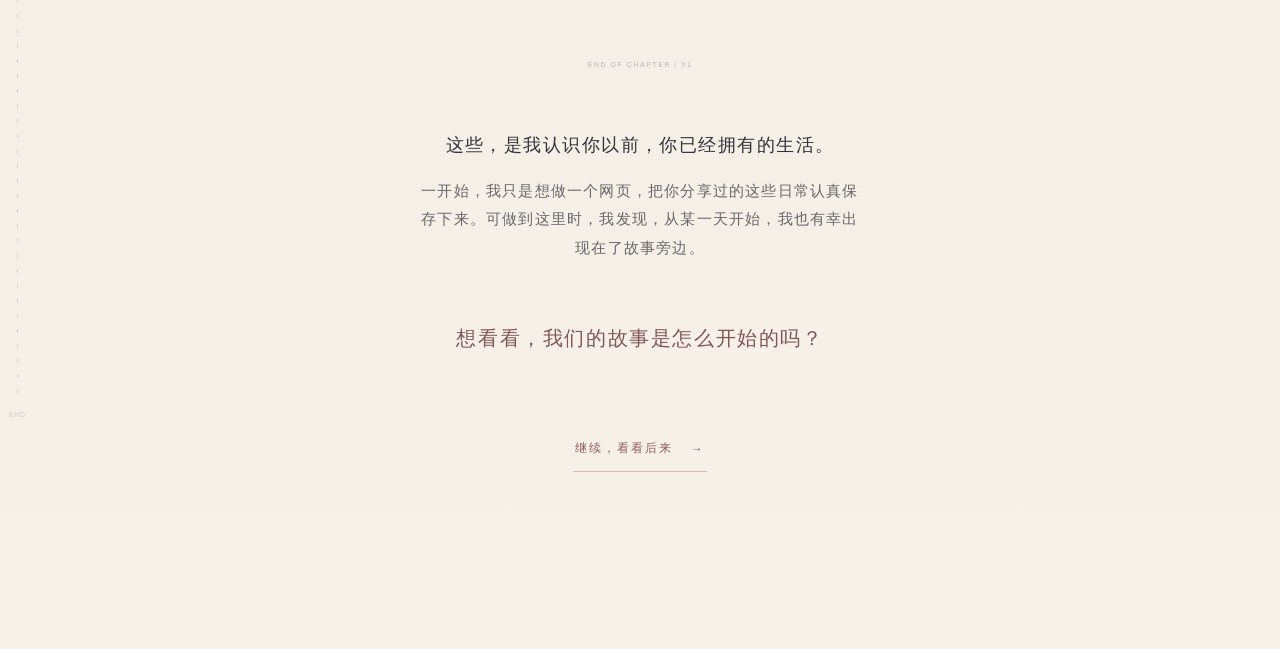
==== commit b948edaa: "Add files via upload" ====
--- a/index.html
+++ b/index.html
@@ -5,150 +5,60 @@
   <meta name="viewport" content="width=device-width, initial-scale=1, viewport-fit=cover">
   <meta name="robots" content="noindex,nofollow">
   <meta name="referrer" content="no-referrer">
-  <meta name="theme-color" content="#101518">
-  <meta name="description" content="一封由两章组成的私人礼物。">
-  <title>For Her · 写给你</title>
+  <meta name="theme-color" content="#f7efe8">
+  <meta name="description" content="一页只属于她自己的生活档案。">
+  <title>给淡淡的你，留一页日常</title>
   <link rel="stylesheet" href="./style.css">
 </head>
-<body class="is-loading">
-  <noscript><p class="noscript-message">这个页面需要启用 JavaScript，才能完成拆信与日期验证。</p></noscript>
-
+<body class="is-loading chapter-one-page">
+  <noscript><p class="noscript-message">这个页面需要启用 JavaScript 才能完整展示。</p></noscript>
   <div class="page-loader" id="pageLoader" aria-label="页面加载中"><i></i></div>
-
-  <button class="music-control" id="musicControl" type="button" aria-label="播放背景音乐" aria-pressed="false">
-    <span aria-hidden="true" id="musicIcon">♪</span>
-  </button>
 
   <header class="intro" id="intro" aria-labelledby="introTitle">
     <div class="texture texture--dark" aria-hidden="true"></div>
-    <div class="intro__frames" aria-hidden="true">
-      <i></i><i></i><i></i>
-    </div>
+    <div class="intro__frames" aria-hidden="true"><i></i><i></i><i></i></div>
     <div class="intro__content">
       <p class="intro__eyebrow" id="openingEyebrow"></p>
-      <p class="intro__folio">ARCHIVE <span>NO. 01</span></p>
+      <p class="intro__folio">A LITTLE ARCHIVE <span>FOR YOU</span></p>
       <h1 id="introTitle"></h1>
       <p class="intro__line" id="openingSubtitle"></p>
       <button class="line-button intro__button" id="startButton" type="button">
         <span id="startButtonText"></span><span aria-hidden="true">→</span>
       </button>
     </div>
-    <div class="intro__footer">
-      <span id="openingHint"></span><span>390 / 844</span>
-    </div>
+    <div class="intro__footer"><span id="openingHint"></span><span>CHAPTER / 01</span></div>
   </header>
 
   <main id="mainContent">
     <section class="chapter chapter-one" id="chapterOne" aria-labelledby="chapterOneTitle">
       <div class="texture texture--dark texture--fixed" aria-hidden="true"></div>
-      <div class="archive-rail" aria-hidden="true"><span>01</span><i></i><span>08</span></div>
+      <div class="archive-rail" aria-hidden="true"><span>01</span><i></i><span>END</span></div>
 
-      <div class="chapter-heading reveal">
-        <div class="chapter-heading__topline"><span>PRIVATE TRAVEL LOG</span><span>VOL. I</span></div>
+      <div class="chapter-heading chapter-heading--moments reveal">
+        <div class="chapter-heading__topline"><span>A LITTLE ARCHIVE OF YOUR DAYS</span><span>ONLY FOR YOU</span></div>
         <p class="chapter-kicker">CHAPTER ONE <span>01</span></p>
         <h2 id="chapterOneTitle"></h2>
         <p class="chapter-deck" id="chapterOneIntro"></p>
-        <div class="chapter-heading__coordinates" aria-hidden="true">N 00°00′ &nbsp; E 000°00′</div>
+        <div class="chapter-heading__coordinates" aria-hidden="true">HER MOMENTS / BEFORE WE MET</div>
         <div class="scroll-mark" aria-hidden="true"><span></span></div>
       </div>
 
       <div class="timeline-heading reveal" aria-hidden="true">
-        <span>SELECTED MOMENTS</span><span id="memoryCountLabel">00 FRAMES</span>
+        <span>她曾经分享过的日常</span><span id="memoryCountLabel">00 MOMENTS</span>
       </div>
-      <div class="memory-timeline" id="memoryTimeline" aria-label="旅行与生活照片时间线"></div>
+      <div class="memory-timeline moments-feed" id="memoryTimeline" aria-label="她以前的朋友圈日常"></div>
 
       <div class="chapter-one-ending reveal">
         <span class="ending-index" aria-hidden="true">END OF CHAPTER / 01</span>
         <p id="chapterOneEndingPrimary"></p>
         <p class="muted" id="chapterOneEndingSecondary"></p>
-        <span class="down-arrow" aria-hidden="true">↓</span>
-      </div>
-
-      <div class="envelope-section reveal" id="envelopeSection">
-        <p class="envelope-section__eyebrow">A LETTER IS WAITING</p>
-        <button class="envelope-trigger" id="envelopeTrigger" type="button" aria-label="拆开这封信" aria-expanded="false">
-          <span class="envelope" aria-hidden="true">
-            <span class="envelope__paper"><i></i><i></i><i></i></span>
-            <span class="envelope__back"></span>
-            <span class="envelope__flap"></span>
-            <span class="envelope__front"></span>
-            <span class="envelope__seal">01</span>
-          </span>
-          <span class="envelope-label" id="envelopeLabel"></span>
+        <p class="chapter-one-ending__question" id="chapterOneEndingQuestion"></p>
+        <button class="story-entry-button" id="storyEntryButton" type="button">
+          <span id="storyButtonText"></span><span aria-hidden="true">→</span>
         </button>
       </div>
     </section>
-
-    <section class="chapter chapter-two" id="chapterTwo" aria-labelledby="chapterTwoTitle" aria-hidden="true">
-      <div class="texture texture--paper" aria-hidden="true"></div>
-      <div class="letter-page">
-        <div class="paper-rule" aria-hidden="true"></div>
-        <div class="chapter-heading chapter-heading--letter reveal-letter">
-          <div class="chapter-heading__topline"><span>LETTER / PRIVATE</span><span>VOL. II</span></div>
-          <p class="chapter-kicker">CHAPTER TWO <span>02</span></p>
-          <h2 id="chapterTwoTitle"></h2>
-          <p class="chapter-deck" id="chapterTwoIntro"></p>
-          <button class="easter-egg-trigger" id="easterEggTrigger" type="button" aria-label="信件标记">✦</button>
-        </div>
-
-        <div class="letter-copy" id="letterCopy"></div>
-
-        <figure class="important-photo reveal-letter">
-          <button class="important-photo__media" id="importantPhotoMedia" type="button" aria-label="查看重要照片"></button>
-          <figcaption id="importantPhotoCaption"></figcaption>
-        </figure>
-
-        <div class="confession-intro reveal-letter">
-          <span class="confession-intro__index">ONE MORE PAGE</span>
-          <p id="confessionBefore"></p>
-          <button class="continue-button" id="continueButton" type="button" aria-expanded="false">
-            <span id="confessionButtonText"></span><span aria-hidden="true">↓</span>
-          </button>
-        </div>
-
-        <div class="confession-reveal" id="confessionReveal" aria-live="polite">
-          <p class="confession-text" id="confessionFinal"></p>
-          <div class="ending-scene">
-            <button class="next-photo" id="nextPhotoMedia" type="button" aria-label="查看下一张照片"></button>
-            <p id="endingText"></p>
-            <p class="to-be-continued" id="continuedText"></p>
-          </div>
-        </div>
-      </div>
-    </section>
   </main>
-
-  <div class="letter-stage" id="letterStage" aria-hidden="true">
-    <div class="letter-stage__backdrop"></div>
-    <section class="date-letter" role="dialog" aria-modal="true" aria-labelledby="dateQuestionTitle">
-      <div class="date-letter__topline"><span>FOR YOU</span><span>PRIVATE · 01</span></div>
-      <div class="date-form-view" id="dateFormView">
-        <p class="date-letter__prelude" id="datePrelude"></p>
-        <h2 id="dateQuestionTitle"></h2>
-        <form id="dateForm" novalidate>
-          <fieldset>
-            <legend class="sr-only">选择第一次见面的日期</legend>
-            <div class="date-selects">
-              <label><select id="yearSelect" aria-label="年份" required></select><span>年</span></label>
-              <i aria-hidden="true">·</i>
-              <label><select id="monthSelect" aria-label="月份" required></select><span>月</span></label>
-              <i aria-hidden="true">·</i>
-              <label><select id="daySelect" aria-label="日期" required></select><span>日</span></label>
-            </div>
-            <p class="date-message" id="dateMessage" aria-live="polite"></p>
-            <button class="date-submit" type="submit">确认这一天 <span aria-hidden="true">→</span></button>
-          </fieldset>
-        </form>
-      </div>
-      <div class="date-success" id="dateSuccess" aria-live="polite">
-        <p class="date-success__value" id="dateSuccessValue"></p>
-        <span class="date-success__check" aria-hidden="true">✓</span>
-        <p id="dateCorrectText"></p>
-        <p class="muted" id="dateTransitionText"></p>
-        <button class="date-success__continue" id="enterChapterTwoButton" type="button"></button>
-      </div>
-    </section>
-  </div>
 
   <div class="lightbox" id="lightbox" role="dialog" aria-modal="true" aria-label="照片查看" aria-hidden="true">
     <button class="lightbox__close" id="lightboxClose" type="button" aria-label="关闭大图">×</button>
@@ -156,8 +66,6 @@
     <p class="lightbox__caption" id="lightboxCaption"></p>
   </div>
 
-  <div class="easter-egg" id="easterEgg" role="status" aria-live="polite"></div>
-
   <script src="./content.js"></script>
   <script src="./script.js"></script>
 </body>
--- a/style.css
+++ b/style.css
@@ -86,6 +86,8 @@
   background: radial-gradient(circle at 75% 20%, #4b5045 0, #30332d 29%, #232521 74%);
   transition: opacity 1s var(--ease), visibility 1s;
 }
+.intro::before { content: ""; position: absolute; top: -32vh; right: -42vw; width: 95vw; height: 145vh; background: linear-gradient(112deg, transparent 18%, rgba(224, 205, 170, .09) 48%, transparent 77%); transform: rotate(12deg); pointer-events: none; animation: projectorDrift 8s ease-in-out infinite alternate; }
+@keyframes projectorDrift { to { transform: rotate(8deg) translateX(-5vw); opacity: .65; } }
 .intro__frames { position: absolute; inset: 0; overflow: hidden; opacity: .5; }
 .intro__frames i { position: absolute; display: block; border: 1px solid rgba(238, 232, 222, .08); background: rgba(255, 255, 255, .018); box-shadow: var(--shadow-dark); }
 .intro__frames i:nth-child(1) { width: 32vw; height: 42vw; max-width: 150px; max-height: 200px; top: -5vw; right: -8vw; transform: rotate(5deg); }
@@ -96,7 +98,7 @@
 .intro__folio { display: flex; gap: 11px; align-items: center; margin: 0 0 clamp(58px, 12vh, 110px); color: rgba(240, 235, 226, .32); font-size: 8px; letter-spacing: .2em; }
 .intro__folio::after { content: ""; width: 35px; height: 1px; background: currentColor; }
 .intro h1 { max-width: 9em; margin: 0 0 20px; font: 400 clamp(35px, 10vw, 54px)/1.25 var(--serif); letter-spacing: .045em; animation: introFade 1.2s .1s both; }
-.intro__line { margin: 0; color: rgba(240, 235, 226, .54); font-size: 12px; line-height: 1.8; letter-spacing: .09em; animation: introFade 1.2s .4s both; }
+.intro__line { margin: 0; color: rgba(240, 235, 226, .54); font-size: 12px; line-height: 1.8; letter-spacing: .09em; white-space: pre-line; animation: introFade 1.2s .4s both; }
 .line-button { display: flex; align-items: center; justify-content: space-between; width: 100%; min-height: 52px; padding: 0 0 11px; border: 0; border-bottom: 1px solid rgba(240, 235, 226, .36); background: transparent; cursor: pointer; letter-spacing: .14em; }
 .intro__button { margin-top: clamp(65px, 12vh, 110px); animation: introFade 1.2s .7s both; }
 .intro__footer { position: absolute; z-index: 1; right: var(--page-pad); bottom: max(24px, env(safe-area-inset-bottom)); left: var(--page-pad); display: flex; justify-content: space-between; color: rgba(240, 235, 226, .28); font-size: 8px; letter-spacing: .16em; text-transform: uppercase; }
@@ -153,13 +155,14 @@
 .memory__location { color: rgba(240, 235, 226, .52); }
 .memory__visual { position: relative; display: block; width: 100%; padding: 0; overflow: hidden; color: inherit; border: 0; background: #3c4038; box-shadow: var(--shadow-dark); cursor: zoom-in; }
 .memory__visual::after { content: ""; position: absolute; inset: 0; box-shadow: inset 0 0 0 1px rgba(255, 255, 255, .07); pointer-events: none; }
-.memory__visual img { display: block; width: 100%; height: 100%; background: #2d302b; }
+.memory__visual img { display: block; width: 100%; height: 100%; background: #2d302b; filter: saturate(.88) contrast(.98) sepia(.055); transition: transform 1.1s var(--ease), filter .8s; }
+.memory__visual:hover img, .memory__visual:focus-visible img { transform: scale(1.018); filter: saturate(.98) contrast(1) sepia(.025); }
 .photo-placeholder { position: relative; display: grid; place-items: center; width: 100%; height: 100%; min-height: 180px; overflow: hidden; color: rgba(240, 235, 226, .63); background: linear-gradient(145deg, var(--ph-a), var(--ph-b)); }
 .photo-placeholder::before, .photo-placeholder::after { content: ""; position: absolute; pointer-events: none; }
 .photo-placeholder::before { inset: 12px; border: 1px solid rgba(255, 255, 255, .1); }
 .photo-placeholder::after { width: 120%; height: 1px; background: rgba(255, 255, 255, .08); transform: rotate(-35deg); }
 .photo-placeholder > span { position: relative; z-index: 1; font-size: 8px; font-weight: 500; letter-spacing: .22em; }
-.memory__caption { margin: 16px 0 0; color: rgba(240, 235, 226, .6); font-size: 12px; line-height: 1.8; letter-spacing: .065em; }
+.memory__caption { max-width: 40em; margin: 16px 0 0; color: rgba(238, 233, 223, .68); font: 400 13px/1.95 var(--serif); letter-spacing: .045em; }
 
 .memory--large, .memory--cinematic { display: flex; flex-direction: column; padding: 0 var(--page-pad); }
 .memory--large .memory__text, .memory--cinematic .memory__text { display: contents; }
@@ -200,7 +203,7 @@
 
 .chapter-one-ending { position: relative; z-index: 1; min-height: 92svh; display: flex; flex-direction: column; align-items: center; justify-content: center; padding: 24vh var(--page-pad) 8vh; text-align: center; }
 .ending-index { margin-bottom: 60px; color: rgba(240, 235, 226, .25); font-size: 7px; letter-spacing: .22em; }
-.chapter-one-ending p { margin: 0 0 15px; font: 400 18px/1.9 var(--serif); letter-spacing: .08em; }
+.chapter-one-ending p { max-width: 24em; margin: 0 0 15px; font: 400 18px/1.9 var(--serif); letter-spacing: .08em; }
 .down-arrow { margin-top: 82px; color: var(--accent); font-size: 17px; }
 .envelope-section { position: relative; z-index: 2; min-height: 92svh; display: flex; flex-direction: column; align-items: center; justify-content: center; padding: 8vh var(--page-pad) 20vh; }
 .envelope-section__eyebrow { margin: 0 0 54px; color: rgba(240, 235, 226, .3); font-size: 7px; letter-spacing: .24em; }
@@ -259,6 +262,7 @@
 .easter-egg-trigger { position: absolute; right: 0; bottom: 12vh; display: grid; place-items: center; width: 44px; height: 44px; color: #8b7b64; border: 0; background: transparent; cursor: pointer; }
 .letter-copy { width: min(100%, 590px); margin: 0 auto; padding: 8vh 0 5vh; }
 .letter-paragraph { position: relative; margin: 0 0 clamp(62px, 12vh, 110px); }
+.letter-paragraph p { text-wrap: pretty; }
 .letter-paragraph::before { content: ""; position: absolute; top: 8px; left: -18px; width: 5px; height: 1px; background: #8c7c66; opacity: .55; }
 .letter-paragraph p { margin: 0; font: 400 clamp(16px, 4.5vw, 19px)/2.05 var(--serif); letter-spacing: .05em; white-space: pre-line; }
 .letter-paragraph__index { display: block; margin-bottom: 16px; color: #8c7c66; font-size: 8px; font-weight: 500; letter-spacing: .22em; }
@@ -338,3 +342,203 @@
   *, *::before, *::after { animation-duration: .01ms !important; animation-iteration-count: 1 !important; transition-duration: .01ms !important; transition-delay: 0s !important; }
   .reveal, .reveal-letter { opacity: 1; filter: none; transform: none; }
 }
+
+/* ==================================================
+   2026 story edition: moments → our story → letter
+   ================================================== */
+
+.chapter-one {
+  color: #343238;
+  background:
+    radial-gradient(circle at 92% 6%, rgba(219, 177, 167, .38), transparent 27%),
+    radial-gradient(circle at 5% 31%, rgba(157, 188, 183, .24), transparent 24%),
+    linear-gradient(180deg, #fbf6f0 0%, #f3e9e1 48%, #f7f1ea 100%);
+}
+
+.chapter-one > .texture { opacity: .22; filter: invert(1); }
+.chapter-one .archive-rail { color: rgba(52, 50, 56, .2); }
+.chapter-one .archive-rail i { background: repeating-linear-gradient(to bottom, rgba(52,50,56,.16) 0 4px, transparent 4px 15px); }
+.chapter-heading--moments .chapter-heading__topline,
+.chapter-heading--moments .chapter-heading__coordinates { color: rgba(52, 50, 56, .38); }
+.chapter-heading--moments .chapter-kicker { color: #ad706c; }
+.chapter-heading--moments .chapter-deck { max-width: 38em; color: rgba(52, 50, 56, .66); line-height: 2; }
+.chapter-heading--moments .scroll-mark { background: rgba(52,50,56,.14); }
+.chapter-heading--moments .scroll-mark span { background: rgba(173,112,108,.7); }
+
+.timeline-heading { margin-bottom: 9vh; color: rgba(52, 50, 56, .44); border-color: rgba(52,50,56,.14); }
+.moments-feed { width: min(100%, 680px); margin: 0 auto; padding: 0 var(--page-pad) 11vh; }
+.moment-card {
+  display: grid;
+  grid-template-columns: 46px minmax(0, 1fr);
+  gap: 13px;
+  width: 100%;
+  margin: 0 0 34px;
+  padding: 0 0 30px;
+  border-bottom: 1px solid rgba(52, 50, 56, .11);
+}
+.moment-card__avatar {
+  display: grid;
+  place-items: center;
+  width: 44px;
+  height: 44px;
+  border-radius: 9px;
+  color: #fffaf4;
+  background: linear-gradient(145deg, #b77e77, #7b9c96);
+  box-shadow: 0 8px 18px rgba(83, 67, 67, .12);
+  font: 400 18px/1 var(--serif);
+}
+.moment-card__body { min-width: 0; }
+.moment-card__name { display: block; margin: 1px 0 9px; color: #657c98; font-size: 14px; letter-spacing: .04em; }
+.moment-card__caption { margin: 0 0 12px; color: #343238; font-size: 14px; line-height: 1.75; white-space: pre-line; }
+.moment-card__media { width: min(100%, 430px); aspect-ratio: 4 / 3; border-radius: 3px; box-shadow: 0 13px 35px rgba(74, 58, 55, .11); }
+.moment-card__media img { filter: none; }
+.moment-card__footer { display: flex; gap: 12px; margin-top: 10px; color: rgba(52,50,56,.42); font-size: 10px; }
+.moment-card__footer span { color: #71849a; }
+
+.chapter-one-ending { padding-top: 15vh; color: #343238; }
+.chapter-one-ending .ending-index { color: rgba(52,50,56,.3); }
+.chapter-one-ending p { max-width: 30em; }
+.chapter-one-ending .muted { color: rgba(52,50,56,.72); opacity: 1; font-size: 15px; }
+.chapter-one-ending__question { margin-top: 42px !important; color: #7f5756; font-size: 20px !important; }
+.story-entry-button {
+  display: inline-flex;
+  align-items: center;
+  gap: 18px;
+  margin-top: 54px;
+  padding: 14px 2px;
+  color: #8f5e5c;
+  border: 0;
+  border-bottom: 1px solid rgba(143,94,92,.35);
+  background: transparent;
+  cursor: pointer;
+  font-size: 12px;
+  letter-spacing: .16em;
+}
+
+.story-chapter {
+  position: relative;
+  z-index: 2;
+  margin-top: 8vh;
+  padding: 15vh 0 16vh;
+  overflow: hidden;
+  color: #f2eee8;
+  background:
+    radial-gradient(circle at 18% 8%, rgba(125, 154, 153, .2), transparent 27%),
+    radial-gradient(circle at 92% 54%, rgba(171, 112, 103, .13), transparent 31%),
+    linear-gradient(160deg, #273236, #192326 58%, #20282a);
+}
+.story-page { background: #20282a; }
+.story-page .story-chapter { margin-top: 0; padding-top: max(16vh, 110px); }
+.story-page .story-chapter__heading h1 { max-width: 8em; margin: 0; font: 400 clamp(38px, 11vw, 72px)/1.25 var(--serif); letter-spacing: .04em; }
+.story-back-link {
+  position: fixed;
+  z-index: 40;
+  top: max(16px, env(safe-area-inset-top));
+  left: 16px;
+  padding: 11px 14px;
+  color: rgba(242,238,232,.78);
+  border: 1px solid rgba(242,238,232,.16);
+  border-radius: 999px;
+  background: rgba(25,35,38,.68);
+  backdrop-filter: blur(10px);
+  -webkit-backdrop-filter: blur(10px);
+  font-size: 10px;
+  letter-spacing: .1em;
+  text-decoration: none;
+}
+.page-leaving { opacity: 0; transform: translateY(-12px); transition: opacity .48s ease, transform .48s ease; }
+.chapter-two-active .story-back-link { color: rgba(27,29,29,.7); border-color: rgba(27,29,29,.14); background: rgba(243,237,226,.8); }
+.story-chapter::before {
+  content: "";
+  position: absolute;
+  inset: 0;
+  pointer-events: none;
+  background-image: radial-gradient(rgba(255,255,255,.11) .5px, transparent .7px);
+  background-size: 9px 11px;
+  opacity: .08;
+}
+.story-chapter__heading { position: relative; width: min(100%, 820px); margin: 0 auto 15vh; padding: 0 var(--page-pad); }
+.story-chapter__heading .chapter-kicker { color: #d5a49d; }
+.story-chapter__heading h2 { max-width: 8em; margin: 0; font: 400 clamp(38px, 11vw, 72px)/1.25 var(--serif); letter-spacing: .04em; }
+.story-chapter__heading > p:last-child { max-width: 35em; margin: 26px 0 0; color: rgba(242,238,232,.58); font-size: 13px; line-height: 1.9; }
+.story-timeline { position: relative; width: min(100%, 820px); margin: 0 auto; padding: 0 var(--page-pad); }
+.story-timeline::before { content: ""; position: absolute; top: 0; bottom: 0; left: calc(var(--page-pad) + 13px); width: 1px; background: linear-gradient(rgba(213,164,157,.4), rgba(213,164,157,.05)); }
+.story-scene { position: relative; margin: 0 0 120px; padding-left: 44px; }
+.story-scene__index {
+  position: absolute;
+  z-index: 2;
+  top: 2px;
+  left: 0;
+  display: grid;
+  place-items: center;
+  width: 27px;
+  height: 27px;
+  border: 1px solid rgba(213,164,157,.5);
+  border-radius: 50%;
+  color: #deb1aa;
+  background: #202a2d;
+  font-size: 8px;
+}
+.story-scene__copy { margin-bottom: 23px; }
+.story-scene__meta { margin: 0 0 11px; color: #d5a49d; font-size: 9px; letter-spacing: .13em; text-transform: uppercase; }
+.story-scene__copy h3 { margin: 0; font: 400 clamp(24px, 7vw, 38px)/1.35 var(--serif); letter-spacing: .035em; }
+.story-scene__caption { max-width: 42em; margin: 20px 0 0; color: rgba(242,238,232,.68); font: 400 14px/1.95 var(--serif); letter-spacing: .03em; }
+.story-scene__photo { display: block; width: 100%; padding: 0; overflow: hidden; border: 0; border-radius: 2px; background: #151d1f; box-shadow: 0 24px 60px rgba(0,0,0,.3); cursor: zoom-in; }
+.story-scene__photo img { display: block; width: 100%; max-height: 76svh; object-fit: inherit; background: #151d1f; }
+.story-scene--photo .story-scene__photo { max-width: 610px; }
+.story-gallery { display: grid; grid-template-columns: .82fr 1.18fr; gap: 9px; align-items: end; }
+.story-gallery .story-scene__photo { aspect-ratio: 3 / 4; }
+.story-gallery .story-scene__photo:nth-child(2) { aspect-ratio: 4 / 5; transform: translateY(28px); }
+.story-gallery img { height: 100%; object-fit: cover !important; }
+
+.story-chat {
+  display: flex;
+  flex-direction: column;
+  gap: 10px;
+  padding: 22px 14px;
+  border: 1px solid rgba(255,255,255,.08);
+  border-radius: 18px;
+  background: rgba(8,15,17,.42);
+  box-shadow: 0 20px 48px rgba(0,0,0,.19);
+}
+.story-chat__bubble { width: fit-content; max-width: 83%; margin: 0; padding: 10px 13px; border-radius: 15px; color: #e9edf0; background: rgba(255,255,255,.11); font-size: 13px; line-height: 1.55; }
+.story-chat__bubble--me { align-self: flex-end; border-bottom-right-radius: 4px; background: #536f9d; }
+.story-chat__bubble--her { align-self: flex-start; border-bottom-left-radius: 4px; background: rgba(255,255,255,.14); }
+.story-note, .story-quote {
+  margin: 0;
+  padding: 34px 26px;
+  border: 1px solid rgba(213,164,157,.22);
+  color: #efd8d3;
+  background: rgba(213,164,157,.055);
+  font: 400 24px/1.6 var(--serif);
+  text-align: center;
+}
+.story-quote { font-size: clamp(36px, 13vw, 70px); letter-spacing: .08em; }
+.story-checklist { margin: 0; padding: 5px 0; list-style: none; border-top: 1px solid rgba(255,255,255,.1); }
+.story-checklist li { position: relative; padding: 17px 10px 17px 34px; border-bottom: 1px solid rgba(255,255,255,.1); color: rgba(242,238,232,.82); font-size: 13px; }
+.story-checklist li::before { content: "✓"; position: absolute; left: 7px; color: #d5a49d; }
+
+.story-chapter + .envelope-section {
+  color: #f2eee8;
+  background: linear-gradient(180deg, #20282a, #252724);
+}
+.story-chapter + .envelope-section::before { content: ""; position: absolute; inset: 0; left: 50%; width: 100vw; transform: translateX(-50%); background: inherit; z-index: -1; }
+.story-chapter + .envelope-section .envelope__seal { font-size: 12px; }
+
+@media (min-width: 700px) {
+  .moment-card { grid-template-columns: 54px minmax(0, 1fr); gap: 18px; }
+  .moment-card__avatar { width: 50px; height: 50px; }
+  .story-scene { padding-left: 72px; }
+  .story-timeline::before { left: calc(var(--page-pad) + 16px); }
+  .story-scene__index { width: 33px; height: 33px; }
+  .story-chat { padding: 30px 24px; }
+  .story-chat__bubble { font-size: 14px; }
+}
+
+@media (max-width: 374px) {
+  .moment-card { grid-template-columns: 40px minmax(0, 1fr); gap: 10px; }
+  .moment-card__avatar { width: 38px; height: 38px; }
+  .story-scene { padding-left: 38px; }
+  .story-gallery { grid-template-columns: 1fr; }
+  .story-gallery .story-scene__photo:nth-child(2) { transform: none; }
+}
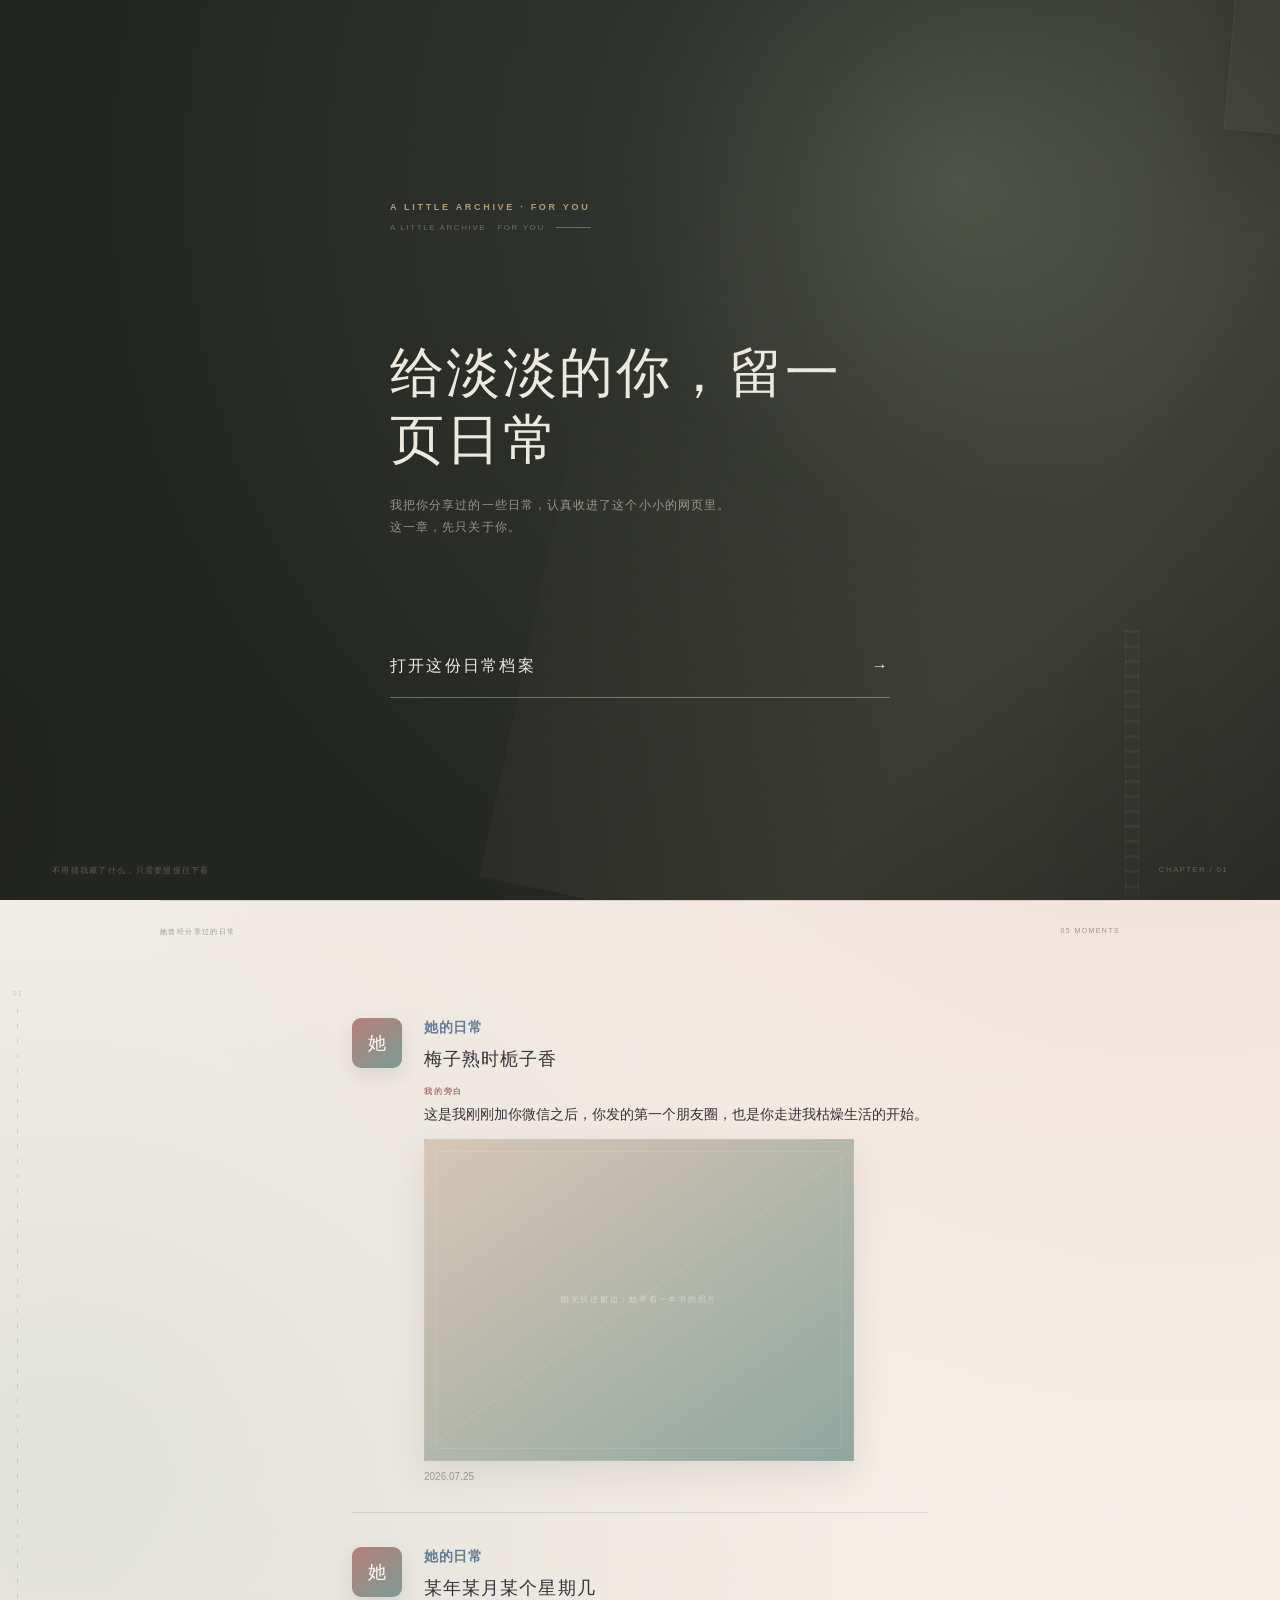
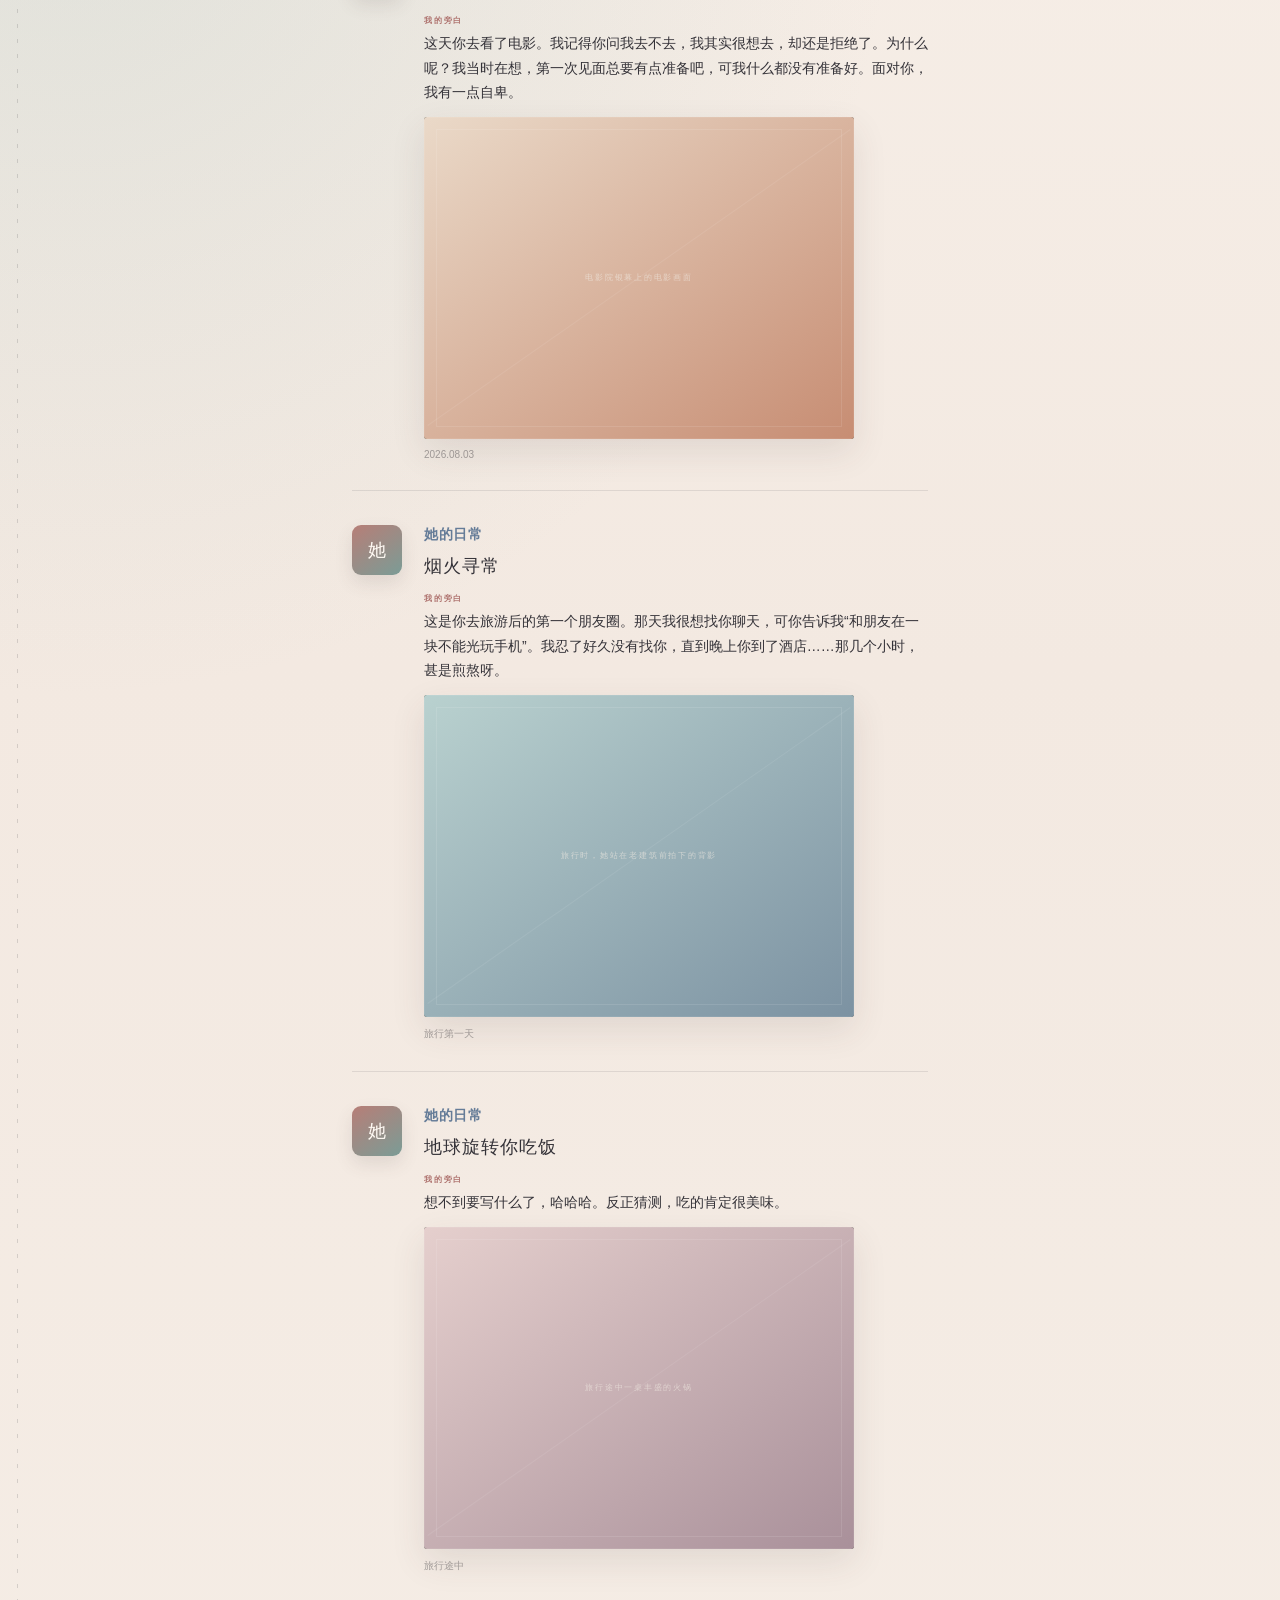
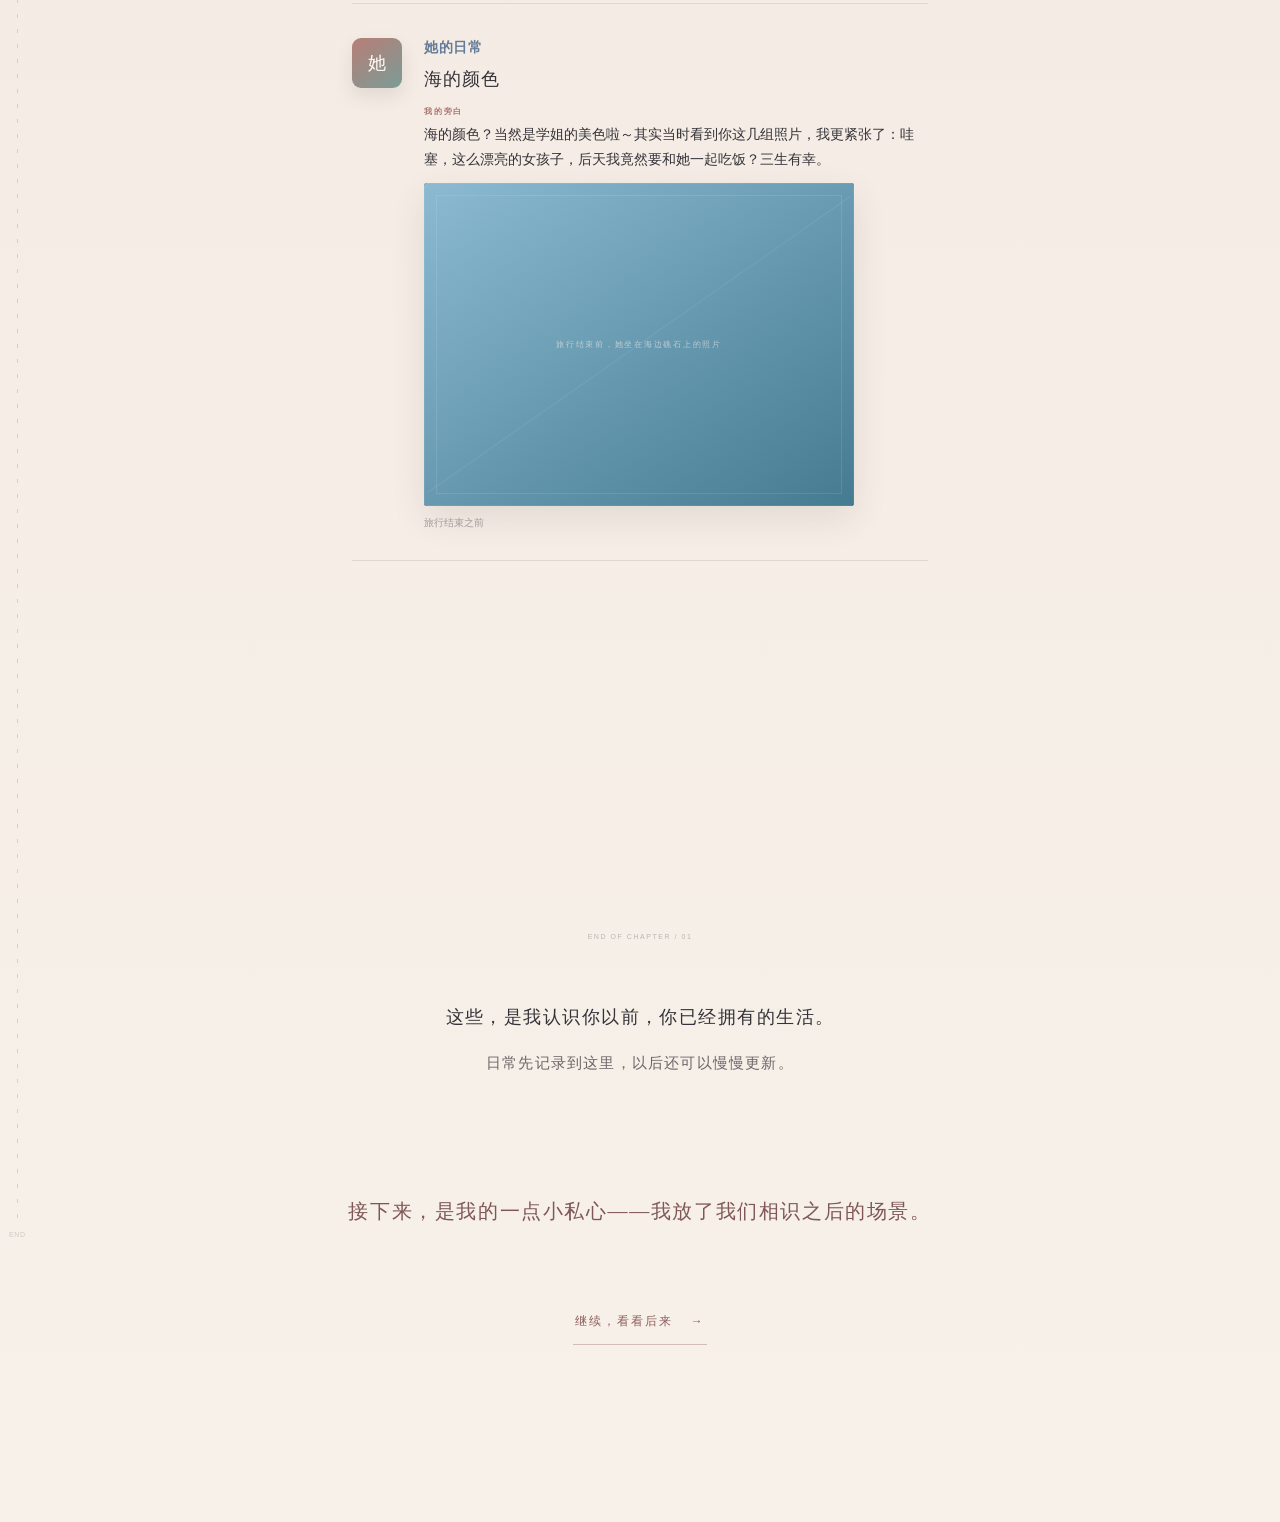
==== commit 33c2390f: "Add files via upload" ====
--- a/index.html
+++ b/index.html
@@ -52,6 +52,7 @@
         <span class="ending-index" aria-hidden="true">END OF CHAPTER / 01</span>
         <p id="chapterOneEndingPrimary"></p>
         <p class="muted" id="chapterOneEndingSecondary"></p>
+        <p class="chapter-one-ending__note" id="chapterOneClosingNote"></p>
         <p class="chapter-one-ending__question" id="chapterOneEndingQuestion"></p>
         <button class="story-entry-button" id="storyEntryButton" type="button">
           <span id="storyButtonText"></span><span aria-hidden="true">→</span>
--- a/style.css
+++ b/style.css
@@ -389,6 +389,8 @@
 }
 .moment-card__body { min-width: 0; }
 .moment-card__name { display: block; margin: 1px 0 9px; color: #657c98; font-size: 14px; letter-spacing: .04em; }
+.moment-card__title { margin: 0 0 8px; color: #343238; font: 500 18px/1.5 var(--serif); letter-spacing: .06em; }
+.moment-card__commentary-label { display: block; margin: 13px 0 5px; color: #ad706c; font-size: 8px; font-weight: 600; letter-spacing: .22em; }
 .moment-card__caption { margin: 0 0 12px; color: #343238; font-size: 14px; line-height: 1.75; white-space: pre-line; }
 .moment-card__media { width: min(100%, 430px); aspect-ratio: 4 / 3; border-radius: 3px; box-shadow: 0 13px 35px rgba(74, 58, 55, .11); }
 .moment-card__media img { filter: none; }
@@ -399,6 +401,7 @@
 .chapter-one-ending .ending-index { color: rgba(52,50,56,.3); }
 .chapter-one-ending p { max-width: 30em; }
 .chapter-one-ending .muted { color: rgba(52,50,56,.72); opacity: 1; font-size: 15px; }
+.chapter-one-ending__note { margin-top: 42px !important; color: rgba(52,50,56,.65); font-size: 15px !important; }
 .chapter-one-ending__question { margin-top: 42px !important; color: #7f5756; font-size: 20px !important; }
 .story-entry-button {
   display: inline-flex;
@@ -483,6 +486,7 @@
 .story-scene__meta { margin: 0 0 11px; color: #d5a49d; font-size: 9px; letter-spacing: .13em; text-transform: uppercase; }
 .story-scene__copy h3 { margin: 0; font: 400 clamp(24px, 7vw, 38px)/1.35 var(--serif); letter-spacing: .035em; }
 .story-scene__caption { max-width: 42em; margin: 20px 0 0; color: rgba(242,238,232,.68); font: 400 14px/1.95 var(--serif); letter-spacing: .03em; }
+.story-scene--text .story-scene__caption { max-width: 36em; margin-top: 30px; padding: 24px 0 4px; border-top: 1px solid rgba(255,255,255,.12); font-size: 16px; line-height: 2.05; }
 .story-scene__photo { display: block; width: 100%; padding: 0; overflow: hidden; border: 0; border-radius: 2px; background: #151d1f; box-shadow: 0 24px 60px rgba(0,0,0,.3); cursor: zoom-in; }
 .story-scene__photo img { display: block; width: 100%; max-height: 76svh; object-fit: inherit; background: #151d1f; }
 .story-scene--photo .story-scene__photo { max-width: 610px; }
